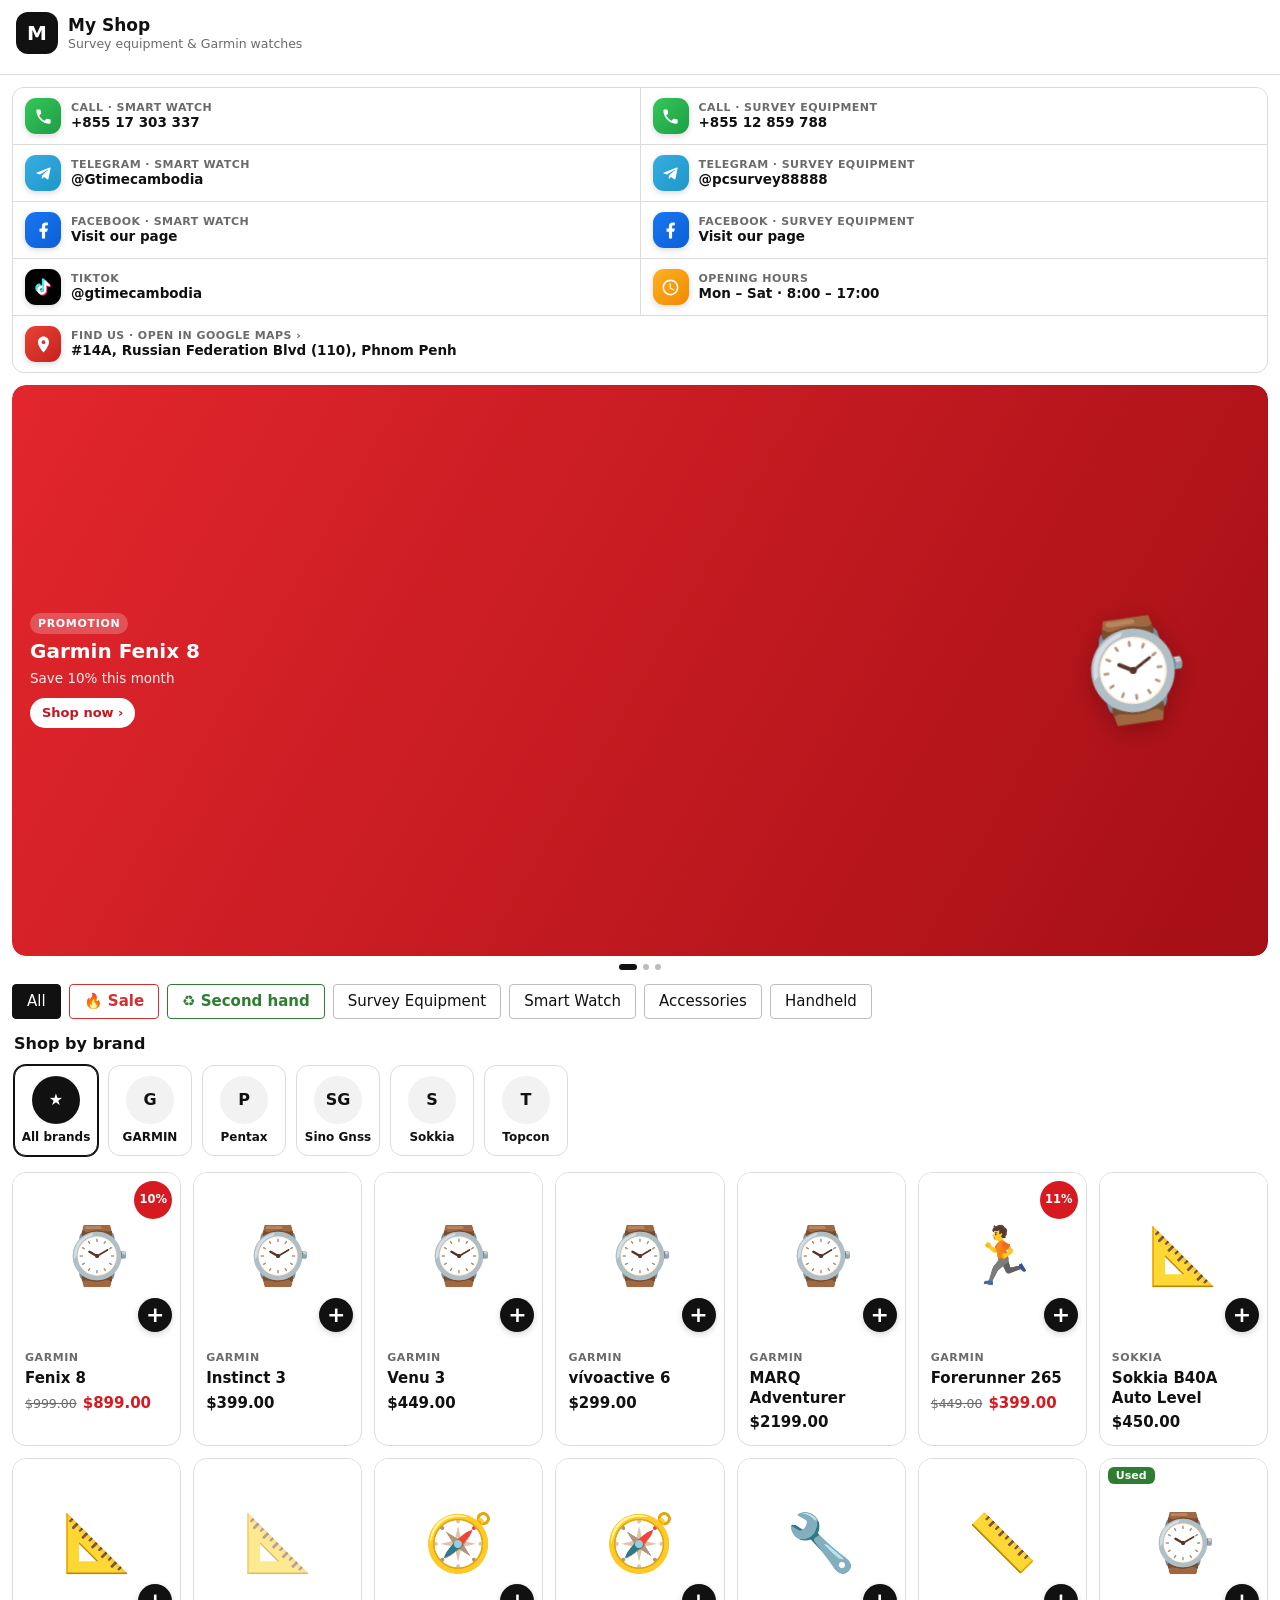
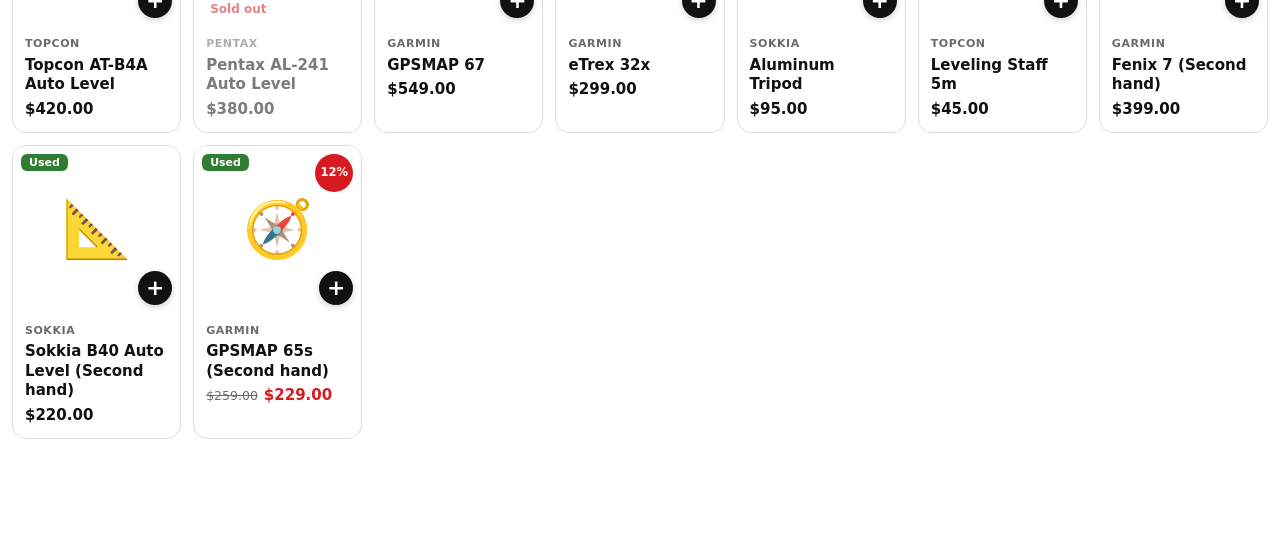
==== index.html @ 3dfcb1a1 "Brand-colored contact icons, Smart Watch Facebook page, real hours Co-Authored-By: Claude Opus 5.5 <" ====
<!doctype html>
<html lang="en">
<head>
<meta charset="utf-8">
<meta name="viewport" content="width=device-width,initial-scale=1,viewport-fit=cover">
<title>Shop</title>
<script src="https://telegram.org/js/telegram-web-app.js"></script>
<link rel="stylesheet" href="s1.css?v=5">
<link rel="stylesheet" href="s2.css?v=5">
<link rel="stylesheet" href="s3.css?v=5">
<link rel="stylesheet" href="s4.css?v=6">
<link rel="stylesheet" href="s5.css?v=7">
<link rel="stylesheet" href="s6.css?v=9">
<link rel="stylesheet" href="s7.css?v=13">
</head>
<body>
<header id="top">
  <h1 id="shopName">Shop</h1>
  <div class="chips" id="chips"></div>
</header>

<main>
  <section id="catalog">
    <div class="banners" id="banners" hidden></div>
    <div class="grid" id="grid"><div class="empty">Loading products…</div></div>
  </section>

  <section id="product" hidden></section>

  <section id="checkout" hidden>
    <h2 class="ctitle">Order summary</h2>
    <div class="section">
      <h3 class="sh">Total items <span id="itemCount"></span></h3>
      <div id="lines"></div>
      <button class="ghost" id="moreBtn" type="button">⊕ Add more items</button>
    </div>
    <form class="section" id="form" novalidate>
      <h3 class="sh">Customer details</h3>
      <label for="fName">Name *<input id="fName" autocomplete="name" required></label>
      <label for="fPhone">Phone number *<input id="fPhone" type="tel" autocomplete="tel" required></label>
      <label for="fEmail">Email (optional)<input id="fEmail" type="email" autocomplete="email"></label>
      <label for="fNote">Note / remark<textarea id="fNote" rows="2" maxlength="200"></textarea></label>
      <label for="fAddr">Address *<textarea id="fAddr" rows="2" autocomplete="street-address"></textarea></label>
      <div class="locrow"><span>Delivery location</span><button class="pill" id="locBtn" type="button">⊕ Add location</button></div>
      <div class="locset" id="locSet" hidden></div>
    </form>
    <div class="section"><h3 class="sh">Payment method</h3><div id="payList"></div></div>
    <div class="section"><h3 class="sh">Payment summary</h3><div id="sums"></div>
      <div class="grandrow"><span>Grand total</span><strong id="grand"></strong></div></div>
    <p class="err" id="formErr" role="alert" hidden></p>
  </section>
</main>

<div class="modal" id="locModal" hidden>
  <div class="sheet" role="dialog" aria-modal="true" aria-labelledby="locTitle">
    <div class="mhead"><strong id="locTitle">Location</strong><button class="mclose" id="locClose" type="button" aria-label="Close">✕</button></div>
    <div class="mbody">
      <div class="mlabel">Delivery address</div>
      <input id="locSearch" type="search" placeholder="🔍 Search a place or street" autocomplete="off" aria-label="Search a place">
      <ul class="results" id="locResults"></ul>
      <div id="map" class="map"></div>
      <div class="maprow"><span id="locCoords" class="coords">Tap the map to place the pin</span>
        <button class="pill" id="locMe" type="button">◎ Use my location</button></div>
      <div class="mlabel">Save as</div>
      <div class="optrow" id="locChips"></div>
      <input id="locLabel" maxlength="30" placeholder="Label (e.g. Home, Work, Mom's house)" aria-label="Custom label">
      <p class="err" id="locErr" hidden></p>
      <button class="fmain" id="locSave" type="button">Save</button>
    </div>
  </div>
</div>

<p class="note" id="outside" hidden>You're viewing the shop outside Telegram. Orders can only be placed from inside the bot.</p>
<div class="toast" id="toast" role="status" hidden></div>
<div class="fallbar" id="fallbar" hidden>
  <button class="fback" id="fallBack" type="button" aria-label="Back" hidden>‹</button>
  <button class="fmain" id="fallBtn" type="button"></button>
</div>

<script src="a1.js?v=15"></script>
<script src="a2.js?v=8"></script>
<script src="a3.js?v=6"></script>
<script src="a5.js?v=15"></script>
<script src="a6.js?v=5"></script>
<script src="a7.js?v=6"></script>
<script src="a8.js?v=9"></script>
<script src="a9.js?v=9"></script>
<script src="a10.js?v=15"></script>
<script src="c4.js?v=15"></script>
<script src="a11.js?v=16"></script>
</body>
</html>
---- s1.css ----
/* Base + catalog. Backgrounds and text follow the customer's Telegram theme; orange is the shop accent */
:root{
--bg:var(--tg-theme-bg-color,#ffffff);
--bg2:var(--tg-theme-secondary-bg-color,#f4f2ef);
--fg:var(--tg-theme-text-color,#1b1a18);
--muted:var(--tg-theme-hint-color,#8a847c);
--brandc:#ec8a14;
--brand-ink:#ffffff;
--sale:#c4542c;
--danger:var(--tg-theme-destructive-text-color,#d6453d);
--shadow:0 2px 10px rgba(0,0,0,.07);
}
*{box-sizing:border-box}
html,body{margin:0;background:var(--bg2);color:var(--fg);font:15px/1.4 system-ui,-apple-system,"Segoe UI",Roboto,sans-serif}
button,input,textarea,select{font:inherit;color:inherit}
button{cursor:pointer}
[hidden]{display:none!important}
:focus-visible{outline:2px solid var(--brandc);outline-offset:2px}
header{position:sticky;top:0;z-index:5;background:var(--bg);padding:12px 16px 10px;box-shadow:0 1px 0 color-mix(in srgb,var(--muted) 18%,transparent)}
h1{font-size:19px;margin:0 0 10px}
.titlebar{display:flex;align-items:center;gap:10px;margin-bottom:10px}
.titlebar h1{flex:1;min-width:0;margin:0;white-space:nowrap;overflow:hidden;text-overflow:ellipsis}
#brandSel{flex:none;max-width:45%;padding:6px 10px;font-size:13.5px;border-radius:999px;border:1px solid color-mix(in srgb,var(--muted) 35%,transparent);background:var(--bg2)}
.chips{display:flex;gap:8px;overflow-x:auto;scrollbar-width:none}
.chip{flex:none;border:0;border-radius:999px;padding:6px 14px;background:var(--bg2);font-weight:500}
.chip[aria-pressed="true"]{background:var(--brandc);color:var(--brand-ink)}
.chips.sub{margin-top:8px}
.chips.sub .chip{padding:4px 12px;font-size:13.5px}
.chips.sub .chip[aria-pressed="true"]{background:color-mix(in srgb,var(--brandc) 16%,var(--bg));color:var(--brandc)}
main{padding:12px 12px 110px}
.grid{display:grid;grid-template-columns:repeat(auto-fill,minmax(155px,1fr));gap:12px}
.card{background:var(--bg);border-radius:14px;overflow:hidden;box-shadow:var(--shadow);cursor:pointer;display:flex;flex-direction:column;-webkit-tap-highlight-color:transparent;transition:transform .1s}
.card:active{transform:scale(.98)}
.card.picked{box-shadow:0 0 0 2px var(--brandc),var(--shadow)}
.card.out .pic,.card.out .info{opacity:.55}
.pic{position:relative;aspect-ratio:1;display:grid;place-items:center;font-size:56px;line-height:1;background:color-mix(in srgb,var(--bg2) 70%,var(--bg))}
.pic.has-img img{width:100%;height:100%;object-fit:contain;padding:8px}
.off{position:absolute;top:8px;right:8px;width:38px;height:38px;border-radius:50%;display:grid;place-items:center;font-size:11.5px;font-weight:700;background:var(--sale);color:#fff}
.count{position:absolute;top:8px;left:8px;min-width:22px;height:22px;padding:0 6px;border-radius:11px;font-size:12.5px;font-weight:700;line-height:22px;text-align:center;background:var(--brandc);color:var(--brand-ink)}
.plus{position:absolute;right:8px;bottom:8px;width:34px;height:34px;border-radius:50%;border:0;background:var(--brandc);color:var(--brand-ink);font-size:22px;font-weight:600;line-height:1;display:grid;place-items:center;box-shadow:0 2px 6px rgba(0,0,0,.18)}
.soldtag{position:absolute;left:8px;bottom:8px;font-size:12px;font-weight:700;padding:3px 8px;border-radius:6px;background:var(--bg);color:var(--danger)}
.info{padding:10px 12px 12px;display:flex;flex-direction:column;gap:4px}
.brand{font-size:11px;font-weight:600;letter-spacing:.05em;text-transform:uppercase;color:var(--muted)}
.name{font-weight:600;color:var(--brandc);line-height:1.3}
.price{display:flex;align-items:baseline;gap:6px;flex-wrap:wrap;font-weight:700;font-variant-numeric:tabular-nums}
.price .was{font-size:12.5px;font-weight:500;color:var(--muted)}
.price:has(.was) .now{color:var(--sale)}
.empty{grid-column:1/-1;text-align:center;color:var(--muted);padding:40px 16px}
.note{font-size:13px;color:var(--muted);text-align:center;padding:8px 16px}
---- s2.css ----
/* Product page, order summary, bottom bar and toast */
.gallery{position:relative;margin:-12px -12px 0;background:var(--bg)}
.track{display:flex;overflow-x:auto;scroll-snap-type:x mandatory;scrollbar-width:none}
.track::-webkit-scrollbar{display:none}
.slide{flex:0 0 100%;scroll-snap-align:center;aspect-ratio:1/0.85;display:grid;place-items:center;font-size:110px;line-height:1}
.slide.has-img img{width:100%;height:100%;object-fit:contain;padding:16px}
.gallery .off{top:auto;bottom:14px;right:14px;width:44px;height:44px;font-size:13px}
.arrow{position:absolute;top:50%;transform:translateY(-50%);width:36px;height:36px;border:0;border-radius:50%;background:color-mix(in srgb,var(--bg) 85%,transparent);color:var(--brandc);font-size:28px;line-height:1;display:grid;place-items:center}
.arrow.prev{left:8px}
.arrow.next{right:8px}
.counter{position:absolute;left:14px;bottom:14px;font-size:12.5px;font-weight:600;padding:3px 9px;border-radius:4px;background:var(--brandc);color:var(--brand-ink);font-variant-numeric:tabular-nums}
.pinfo{position:relative;background:var(--bg);border-radius:14px;box-shadow:var(--shadow);padding:16px;margin:-6px 4px 0;display:flex;flex-direction:column;gap:8px}
.pname{margin:0;font-size:19px;color:var(--brandc);text-wrap:balance}
.pbox{align-self:flex-start;padding:6px 12px;border-radius:8px;box-shadow:0 1px 6px rgba(0,0,0,.08);font-size:17px}
.pdesc{margin:4px 0 0;color:var(--fg);opacity:.85;line-height:1.5}
.opt{border-bottom:1px solid color-mix(in srgb,var(--muted) 18%,transparent);padding:10px 0}
.optlabel{font-size:13px;color:var(--muted);margin-bottom:8px}
.optrow{display:flex;flex-wrap:wrap;gap:8px}
.ochip{min-width:40px;padding:6px 12px;border-radius:999px;border:1px solid color-mix(in srgb,var(--muted) 40%,transparent);background:var(--bg);font-size:13.5px;font-weight:500}
.ochip[aria-pressed="true"]{border-color:var(--brandc);background:var(--brandc);color:var(--brand-ink)}
.sold{font-size:13.5px;color:var(--danger);font-weight:600}
.err{color:var(--danger);font-size:13px;margin:0}
.relhead{text-align:center;color:var(--brandc);font-size:17px;margin:22px 0 12px}
.back{border:0;background:transparent;color:var(--brandc);padding:0;font-weight:600;margin-bottom:10px}
.section{background:var(--bg);border-radius:14px;padding:14px;margin-bottom:12px;box-shadow:var(--shadow)}
.section h2{font-size:13px;text-transform:uppercase;letter-spacing:.05em;color:var(--muted);margin:0 0 10px}
.line{display:flex;gap:10px;align-items:center;padding:8px 0;border-bottom:1px solid color-mix(in srgb,var(--muted) 14%,transparent)}
.line .e{flex:none;width:52px;height:52px;border-radius:10px;background:var(--bg2);display:grid;place-items:center;font-size:26px;overflow:hidden}
.line .e img{width:100%;height:100%;object-fit:cover}
.line .t{flex:1;min-width:0;display:flex;flex-direction:column}
.line .t small{color:var(--muted)}
.lr{display:flex;flex-direction:column;align-items:flex-end;gap:4px;font-variant-numeric:tabular-nums}
.qty{display:flex;align-items:center;gap:2px;background:var(--bg2);border-radius:999px}
.qty button{border:0;background:transparent;width:30px;height:28px;font-size:18px;font-weight:600;color:var(--brandc)}
.qty span{min-width:18px;text-align:center;font-weight:700}
.sum{display:flex;justify-content:space-between;padding:4px 0;font-variant-numeric:tabular-nums}
.sum.total{font-weight:700;font-size:17px;border-top:1px solid color-mix(in srgb,var(--muted) 25%,transparent);margin-top:6px;padding-top:10px}
label{display:grid;gap:4px;font-size:13px;color:var(--muted);margin-bottom:10px}
input,textarea,select{border:1px solid color-mix(in srgb,var(--muted) 35%,transparent);background:var(--bg2);border-radius:10px;padding:10px 12px;outline:none;font-size:15px}
input:focus,textarea:focus,select:focus{border-color:var(--brandc)}
.fallbar{position:fixed;left:0;right:0;bottom:0;z-index:6;display:flex;gap:10px;padding:10px 16px calc(10px + env(safe-area-inset-bottom,0px));background:var(--bg);box-shadow:0 -1px 0 color-mix(in srgb,var(--muted) 18%,transparent)}
.fback{flex:none;width:46px;height:46px;border-radius:50%;border:1.5px solid var(--brandc);background:transparent;color:var(--brandc);font-size:24px;line-height:1}
.fmain{flex:1;border:0;border-radius:999px;padding:0 20px;min-height:46px;background:var(--brandc);color:var(--brand-ink);font-weight:700;font-size:15.5px}
.toast{position:fixed;left:50%;bottom:calc(76px + env(safe-area-inset-bottom,0px));transform:translateX(-50%);z-index:7;max-width:calc(100% - 32px);padding:10px 16px;border-radius:999px;background:var(--fg);color:var(--bg);font-size:14px;font-weight:600;box-shadow:0 4px 14px rgba(0,0,0,.2)}
.toast.act{cursor:pointer}
---- s3.css ----
/* Checkout page and the delivery-location popup */
.ctitle{text-align:center;font-size:20px;margin:4px 0 14px}
.sh{font-size:15px;margin:0 0 10px}
.sh span{color:var(--muted);font-weight:500}
.lname{font-weight:600}
.lr{flex-direction:column;align-items:flex-end;gap:6px}
.trash{border:0;background:color-mix(in srgb,var(--danger) 12%,transparent);color:var(--danger);width:28px;height:28px;border-radius:50%;font-size:13px;line-height:1}
.ghost{display:block;width:100%;margin-top:12px;padding:10px;border-radius:999px;border:1.5px solid var(--fg);background:transparent;font-weight:600}
textarea{resize:vertical}
.locrow{display:flex;align-items:center;gap:10px;font-size:13px;color:var(--muted)}
.pill{border:1.5px solid var(--brandc);background:transparent;color:var(--brandc);border-radius:999px;padding:5px 12px;font-size:13px;font-weight:600}
.locset{margin-top:8px;padding:8px 12px;border-radius:10px;background:color-mix(in srgb,var(--brandc) 12%,var(--bg));font-size:13.5px;font-variant-numeric:tabular-nums}
.paycard{display:flex;flex-wrap:wrap;align-items:flex-start;gap:10px;padding:12px;margin:0 0 8px;border-radius:12px;border:1.5px solid color-mix(in srgb,var(--muted) 30%,transparent);color:var(--fg);font-size:14px;cursor:pointer}
.paycard.on{border-color:var(--brandc);background:color-mix(in srgb,var(--brandc) 7%,var(--bg))}
.paycard input{margin:3px 0 0;accent-color:var(--brandc)}
.ptxt{flex:1;min-width:0;display:flex;flex-direction:column;gap:2px}
.ptxt small{color:var(--muted)}
.bank{flex-basis:100%;display:flex;align-items:center;gap:10px;padding:8px 10px 8px 12px;border-radius:999px;border:1px solid var(--brandc);background:var(--bg)}
.bankname{font-weight:700}
.banknum{flex:1;min-width:0;font-size:13px;color:var(--muted);overflow-wrap:anywhere;font-variant-numeric:tabular-nums}
.copy{border:0;border-radius:999px;padding:5px 12px;background:var(--brandc);color:var(--brand-ink);font-size:12.5px;font-weight:700}
.grandrow{display:flex;justify-content:space-between;align-items:baseline;margin-top:10px;padding-top:10px;border-top:1px solid color-mix(in srgb,var(--muted) 25%,transparent);font-weight:700;font-size:17px}
.grandrow strong{color:var(--brandc)}
#formErr{margin:0 4px 12px;padding:10px 12px;border-radius:10px;background:color-mix(in srgb,var(--danger) 10%,var(--bg))}
.modal{position:fixed;inset:0;z-index:20;background:rgba(0,0,0,.45);display:flex;align-items:center;justify-content:center;padding:16px}
.sheet{width:100%;max-width:440px;max-height:100%;overflow:auto;background:var(--bg);border-radius:14px;box-shadow:0 12px 40px rgba(0,0,0,.3)}
.mhead{display:flex;align-items:center;justify-content:space-between;padding:12px 14px;border-bottom:1px solid color-mix(in srgb,var(--muted) 18%,transparent)}
.mclose{width:28px;height:28px;border-radius:50%;border:1.5px solid var(--danger);background:transparent;color:var(--danger);font-size:13px;line-height:1}
.mbody{padding:12px 14px 14px;display:flex;flex-direction:column;gap:10px}
.mlabel{font-weight:600;font-size:14px}
.mbody input{width:100%}
.results{list-style:none;margin:-4px 0 0;padding:0;border-radius:10px;overflow:hidden;box-shadow:var(--shadow)}
.results:empty{display:none}
.results li{padding:9px 12px;font-size:13px;cursor:pointer;background:var(--bg);border-bottom:1px solid color-mix(in srgb,var(--muted) 14%,transparent)}
.results li.none{cursor:default;color:var(--muted)}
.map{height:240px;border-radius:10px;overflow:hidden;background:var(--bg2);z-index:0}
.maprow{display:flex;align-items:center;justify-content:space-between;gap:8px;flex-wrap:wrap}
.coords{font-size:12.5px;color:var(--muted);font-variant-numeric:tabular-nums}
.mpin{width:28px;height:28px;border-radius:50% 50% 50% 0;background:var(--brandc);transform:rotate(-45deg);box-shadow:0 2px 6px rgba(0,0,0,.35);border:3px solid #fff}
#locSave{width:100%}
---- s4.css ----
/* Promotion poster slider */
.banners{margin:0 0 14px}
.btrack{display:flex;gap:10px;overflow-x:auto;scroll-snap-type:x mandatory;scrollbar-width:none;border-radius:14px}
.btrack::-webkit-scrollbar{display:none}
.bslide{position:relative;flex:0 0 100%;scroll-snap-align:center;aspect-ratio:2.2/1;border:0;padding:0;border-radius:14px;overflow:hidden;background:var(--bg2);cursor:pointer;text-align:left;color:#fff}
.bslide img{display:block;width:100%;height:100%;object-fit:cover}
.btext{display:flex;flex-direction:column;justify-content:center;align-items:flex-start;gap:6px;padding:16px 40% 16px 18px;background:linear-gradient(120deg,var(--bc),color-mix(in srgb,var(--bc) 55%,#000))}
.btext strong{font-size:20px;line-height:1.15;text-wrap:balance}
.bsub{font-size:13.5px;opacity:.92;line-height:1.35}
.bbadge{font-size:11px;font-weight:700;letter-spacing:.06em;text-transform:uppercase;padding:3px 8px;border-radius:999px;background:rgba(255,255,255,.22)}
.bcta{margin-top:4px;font-size:13px;font-weight:700;padding:6px 12px;border-radius:999px;background:#fff;color:var(--bc)}
.bemoji{position:absolute;right:6%;top:50%;transform:translateY(-50%) rotate(-8deg);font-size:min(22vw,96px);line-height:1;filter:drop-shadow(0 6px 12px rgba(0,0,0,.25))}
.bdots{display:flex;justify-content:center;gap:6px;margin-top:8px}
.bdot{width:6px;height:6px;border-radius:3px;background:color-mix(in srgb,var(--muted) 45%,transparent);transition:width .2s}
.bdot.on{width:18px;background:var(--brandc)}
---- s5.css ----
/* Company header and contact panel */
.chead{display:flex;align-items:center;gap:10px;min-width:0;white-space:normal!important}
.clogo{flex:none;width:42px;height:42px;border-radius:12px;overflow:hidden;display:grid;place-items:center;background:var(--brandc);color:var(--brand-ink);font-size:20px;font-weight:800}
.clogo img{width:100%;height:100%;object-fit:cover;background:#fff}
.ctxt{display:flex;flex-direction:column;min-width:0;line-height:1.2}
.cname{font-size:17px;font-weight:800;white-space:nowrap;overflow:hidden;text-overflow:ellipsis}
.ctag{font-size:12.5px;font-weight:500;color:var(--muted);white-space:nowrap;overflow:hidden;text-overflow:ellipsis}
.cinfo{flex:none;width:24px;height:24px;border-radius:50%;border:1.5px solid var(--brandc);background:transparent;color:var(--brandc);font:italic 700 13px/1 Georgia,serif;display:grid;place-items:center}
.cinfo[aria-expanded="true"]{background:var(--brandc);color:var(--brand-ink)}
.cpanel{margin:0 0 10px;padding:4px 12px;border-radius:12px;background:var(--bg2)}
.crow{display:flex;align-items:center;gap:10px;padding:9px 0;font-size:14px;color:var(--fg);text-decoration:none;border-bottom:1px solid color-mix(in srgb,var(--muted) 16%,transparent)}
.crow:last-child{border-bottom:0}
.crow span:nth-child(2){flex:1;min-width:0;overflow-wrap:anywhere}
.cicon{flex:none;width:22px;text-align:center}
.cgo{color:var(--brandc);font-size:18px;line-height:1}
---- s6.css ----
/* Clean white theme: white background, black text and buttons, red for promotions and sale prices. */
:root{
--bg:#ffffff;
--bg2:#ffffff;
--fg:#111111;
--muted:#6b6b6b;
--brandc:#111111;
--brand-ink:#ffffff;
--sale:#d71920;
--danger:#d71920;
--line:#dcdcdc;
--shadow:none;
color-scheme:light;
}
html,body{background:#fff;color:var(--fg)}
header{background:#fff;border-bottom:1px solid var(--line);box-shadow:none}
.chip{background:#fff;color:var(--fg);border:1px solid #bdbdbd;border-radius:4px}
.chip[aria-pressed="true"]{background:#111;color:#fff;border-color:#111}
.chips.sub .chip[aria-pressed="true"]{background:#fff;color:#111;border:2px solid #111}
.card{background:#fff;border:1px solid var(--line);box-shadow:none}
.card.picked{border-color:#111;box-shadow:0 0 0 1px #111}
.pic{background:#fff}
.plus,.copy,.fmain,.count,.counter{background:#111;color:#fff}
.name,.pname,.relhead,.cname{color:#111}
.price .now,.grandrow strong{color:#111}
.price:has(.was) .now{color:var(--sale)}
.off{background:var(--sale);color:#fff}
.clogo{background:#111;color:#fff}
.cpanel,.section,.pinfo,.sheet{background:#fff;border:1px solid var(--line)}
.btext{background:linear-gradient(120deg,#e3262d,#a50f15)!important;color:#fff;border:0}
.btext strong{color:#fff}
.bbadge{background:rgba(255,255,255,.22);color:#fff}
.bcta{background:#fff;color:#c4161c!important}
.ghost{border-color:#111;color:#111}
.toast{background:#111;color:#fff}
.fallbar{background:#fff;border-top:1px solid var(--line);box-shadow:none}
input,textarea,select{background:#fff;color:#111;border:1px solid #bdbdbd}
.paycard.on{background:#fff;border-color:#111;box-shadow:0 0 0 1px #111}
---- s7.css ----
/* Contact card (always shown) and "Shop by brand" tiles */
#brandSel{display:none}
.kcard{display:grid;grid-template-columns:1fr 1fr;gap:1px;margin:0 0 12px;border:1px solid #dcdcdc;border-radius:12px;overflow:hidden;background:#dcdcdc}
.kitem{display:flex;align-items:center;gap:10px;padding:10px 12px;background:#fff;color:#111;text-decoration:none;min-width:0}
.kitem.wide{grid-column:1/-1}
a.kitem:active{background:#f3f3f3}
.kicon{flex:none;width:36px;height:36px;border-radius:11px;display:grid;place-items:center;background:#111;color:#fff;box-shadow:0 2px 6px rgba(0,0,0,.15)}
.ktxt{display:flex;flex-direction:column;min-width:0;line-height:1.25}
.klabel{font-size:11px;font-weight:600;letter-spacing:.04em;text-transform:uppercase;color:#6b6b6b}
.kval{font-size:13.5px;font-weight:600;overflow-wrap:anywhere}
.brandsec{margin:4px 0 14px}
.bhead{font-size:16px;font-weight:800;margin:0 2px 8px;color:#111}
.brow{display:flex;gap:10px;overflow-x:auto;scrollbar-width:none;padding:2px}
.brow::-webkit-scrollbar{display:none}
.btile{flex:none;width:84px;display:flex;flex-direction:column;align-items:center;gap:6px;padding:10px 6px;border:1px solid #dcdcdc;border-radius:12px;background:#fff;color:#111;font:inherit}
.btile[aria-pressed="true"]{border-color:#111;box-shadow:0 0 0 1px #111}
.blogo{width:48px;height:48px;border-radius:50%;overflow:hidden;display:grid;place-items:center;background:#f2f2f2;color:#111;font-weight:800;font-size:16px}
.btile[aria-pressed="true"] .blogo{background:#111;color:#fff}
.blogo img{width:100%;height:100%;object-fit:contain;background:#fff}
.bname{font-size:12px;font-weight:600;line-height:1.2;text-align:center;display:-webkit-box;-webkit-line-clamp:2;-webkit-box-orient:vertical;overflow:hidden}
@media (max-width:360px){.kcard{grid-template-columns:1fr}}

.chip.sale{color:#d32f2f;border-color:#d32f2f;font-weight:700}
.chip.sale[aria-pressed="true"]{background:#d32f2f;color:#fff;border-color:#d32f2f}
.chip.used{color:#2e7d32;border-color:#2e7d32;font-weight:700}
.chip.used[aria-pressed="true"]{background:#2e7d32;color:#fff;border-color:#2e7d32}
.usedtag{position:absolute;top:8px;left:8px;font-size:11px;font-weight:700;padding:3px 8px;border-radius:6px;background:#2e7d32;color:#fff}
.pcond{display:inline-block;margin:8px 0 2px;padding:4px 10px;border-radius:6px;background:#e8f5e9;color:#2e7d32;font-size:13px;font-weight:600}
.ki-phone{background:linear-gradient(135deg,#34c759,#1f9d45)}
.ki-tg{background:linear-gradient(135deg,#37aee2,#1e96c8)}
.ki-fb{background:linear-gradient(135deg,#1877f2,#0b5fd6)}
.ki-tiktok{background:#000}.ki-tiktok svg{filter:drop-shadow(-1.2px -1.2px 0 #25f4ee) drop-shadow(1.2px 1.2px 0 #fe2c55)}
.ki-clock{background:linear-gradient(135deg,#ffb020,#f08a00)}
.ki-pin{background:linear-gradient(135deg,#ea4335,#c5221f)}
.ki-info{background:linear-gradient(135deg,#8e8e93,#636366)}
.kval{overflow-wrap:normal;word-break:break-word}
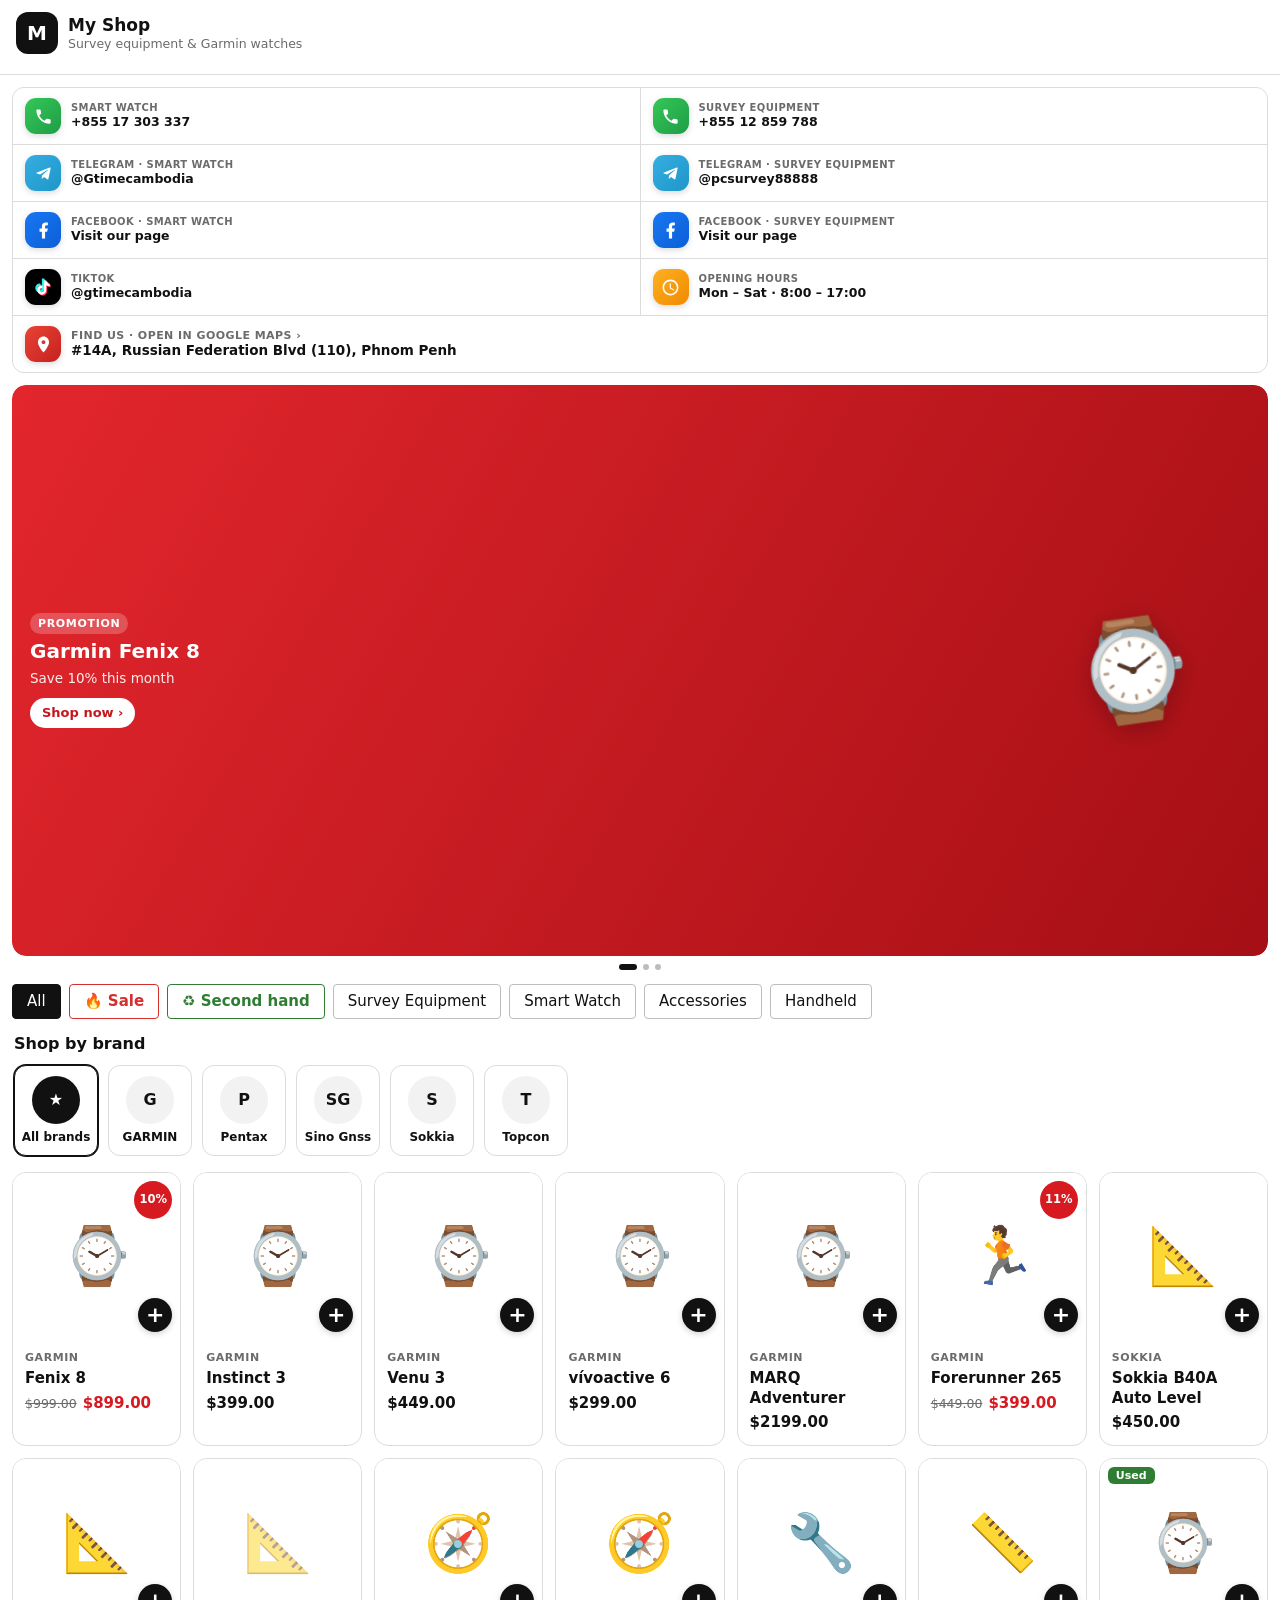
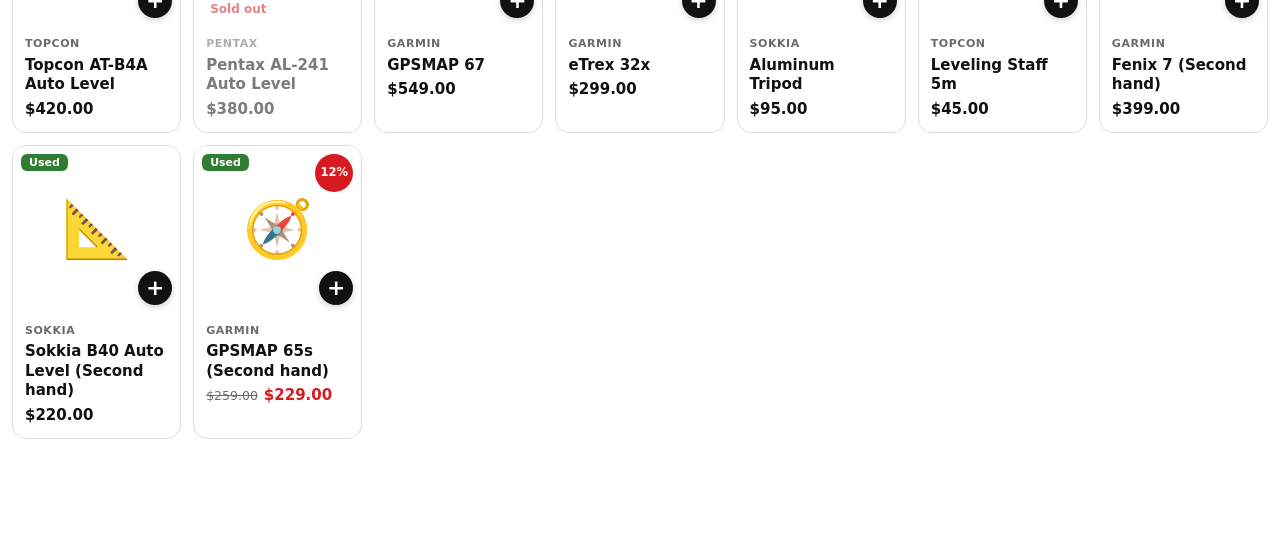
==== commit f8bc8737: "Fit contact usernames on one line Co-Authored-By: Claude Opus 5.5 <noreply@anthropic.com> Claude-Ses" ====
--- a/index.html
+++ b/index.html
@@ -11,7 +11,7 @@
 <link rel="stylesheet" href="s4.css?v=6">
 <link rel="stylesheet" href="s5.css?v=7">
 <link rel="stylesheet" href="s6.css?v=9">
-<link rel="stylesheet" href="s7.css?v=13">
+<link rel="stylesheet" href="s7.css?v=14">
 </head>
 <body>
 <header id="top">
@@ -85,7 +85,7 @@
 <script src="a7.js?v=6"></script>
 <script src="a8.js?v=9"></script>
 <script src="a9.js?v=9"></script>
-<script src="a10.js?v=15"></script>
+<script src="a10.js?v=16"></script>
 <script src="c4.js?v=15"></script>
 <script src="a11.js?v=16"></script>
 </body>
--- a/s7.css
+++ b/s7.css
@@ -34,3 +34,5 @@
 .ki-pin{background:linear-gradient(135deg,#ea4335,#c5221f)}
 .ki-info{background:linear-gradient(135deg,#8e8e93,#636366)}
 .kval{overflow-wrap:normal;word-break:break-word}
+.kitem:not(.wide) .kval{font-size:12.5px}
+.kitem:not(.wide) .klabel{font-size:10px}
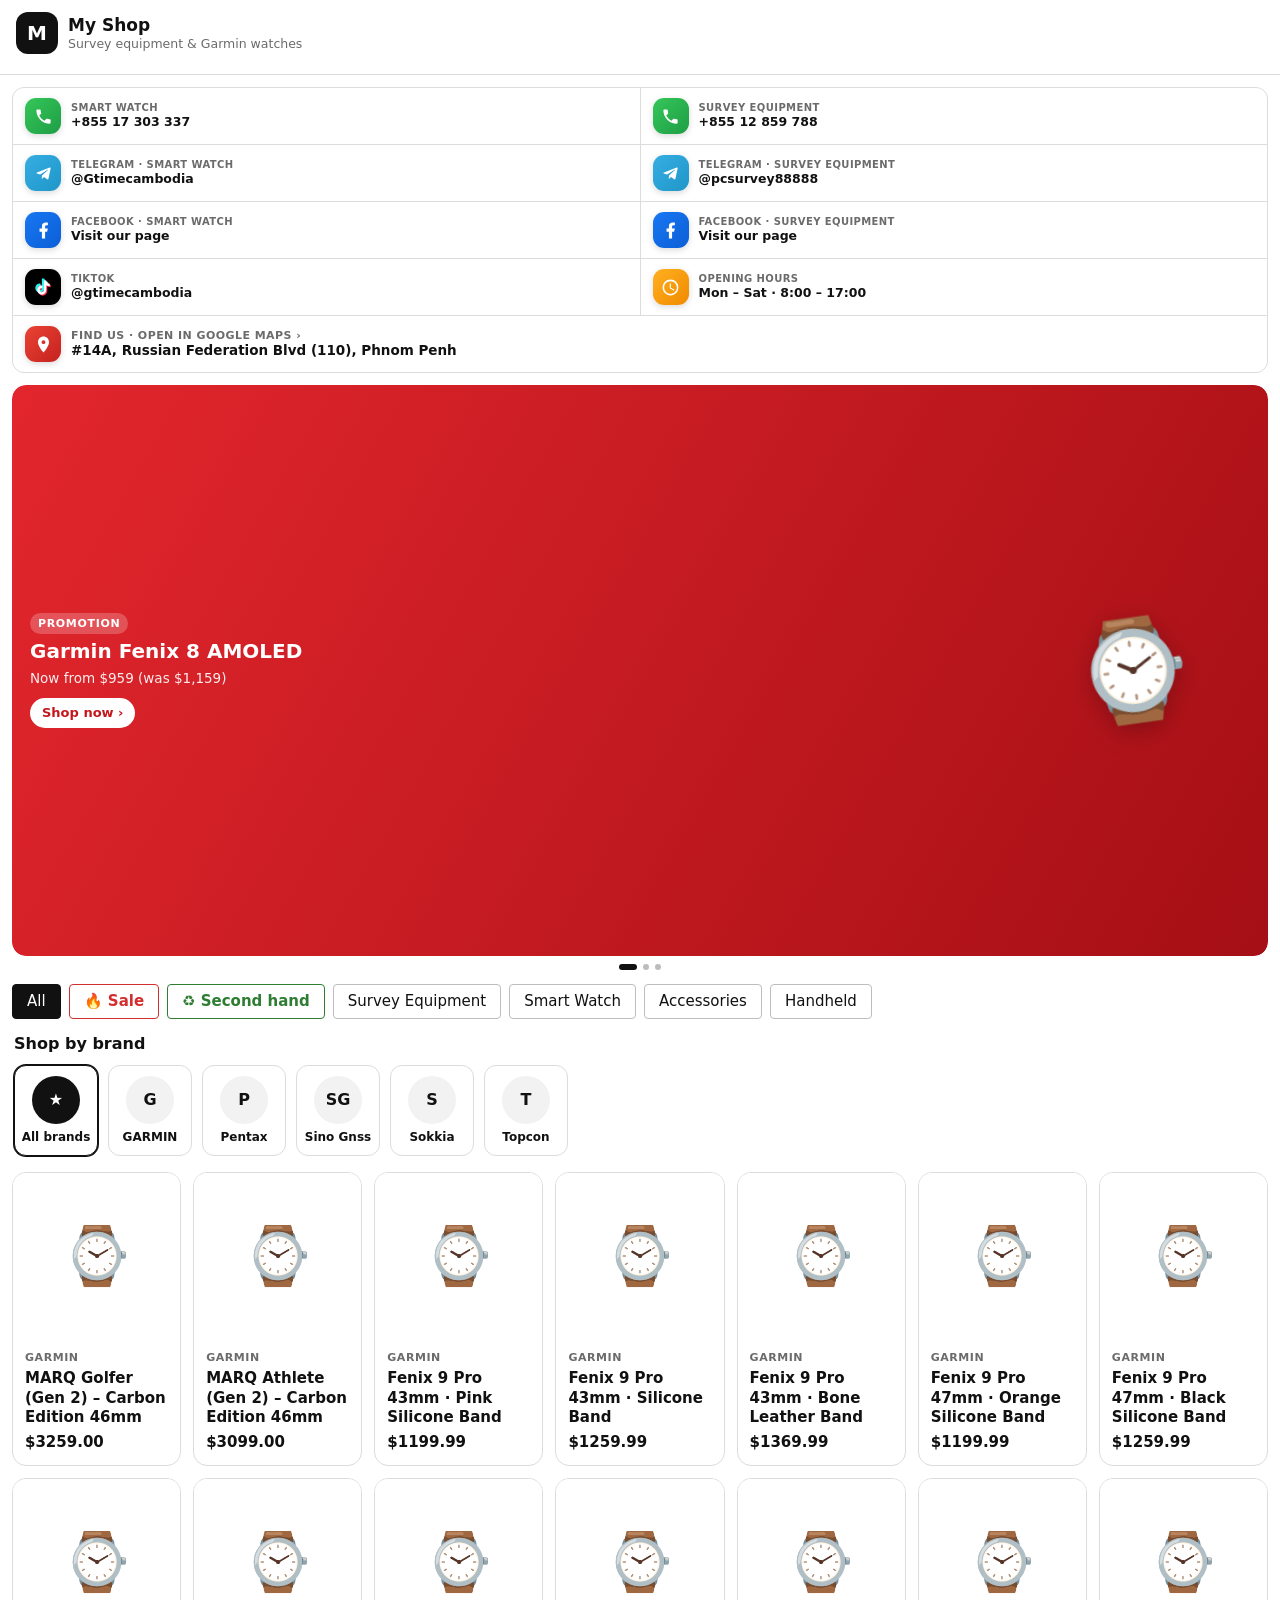
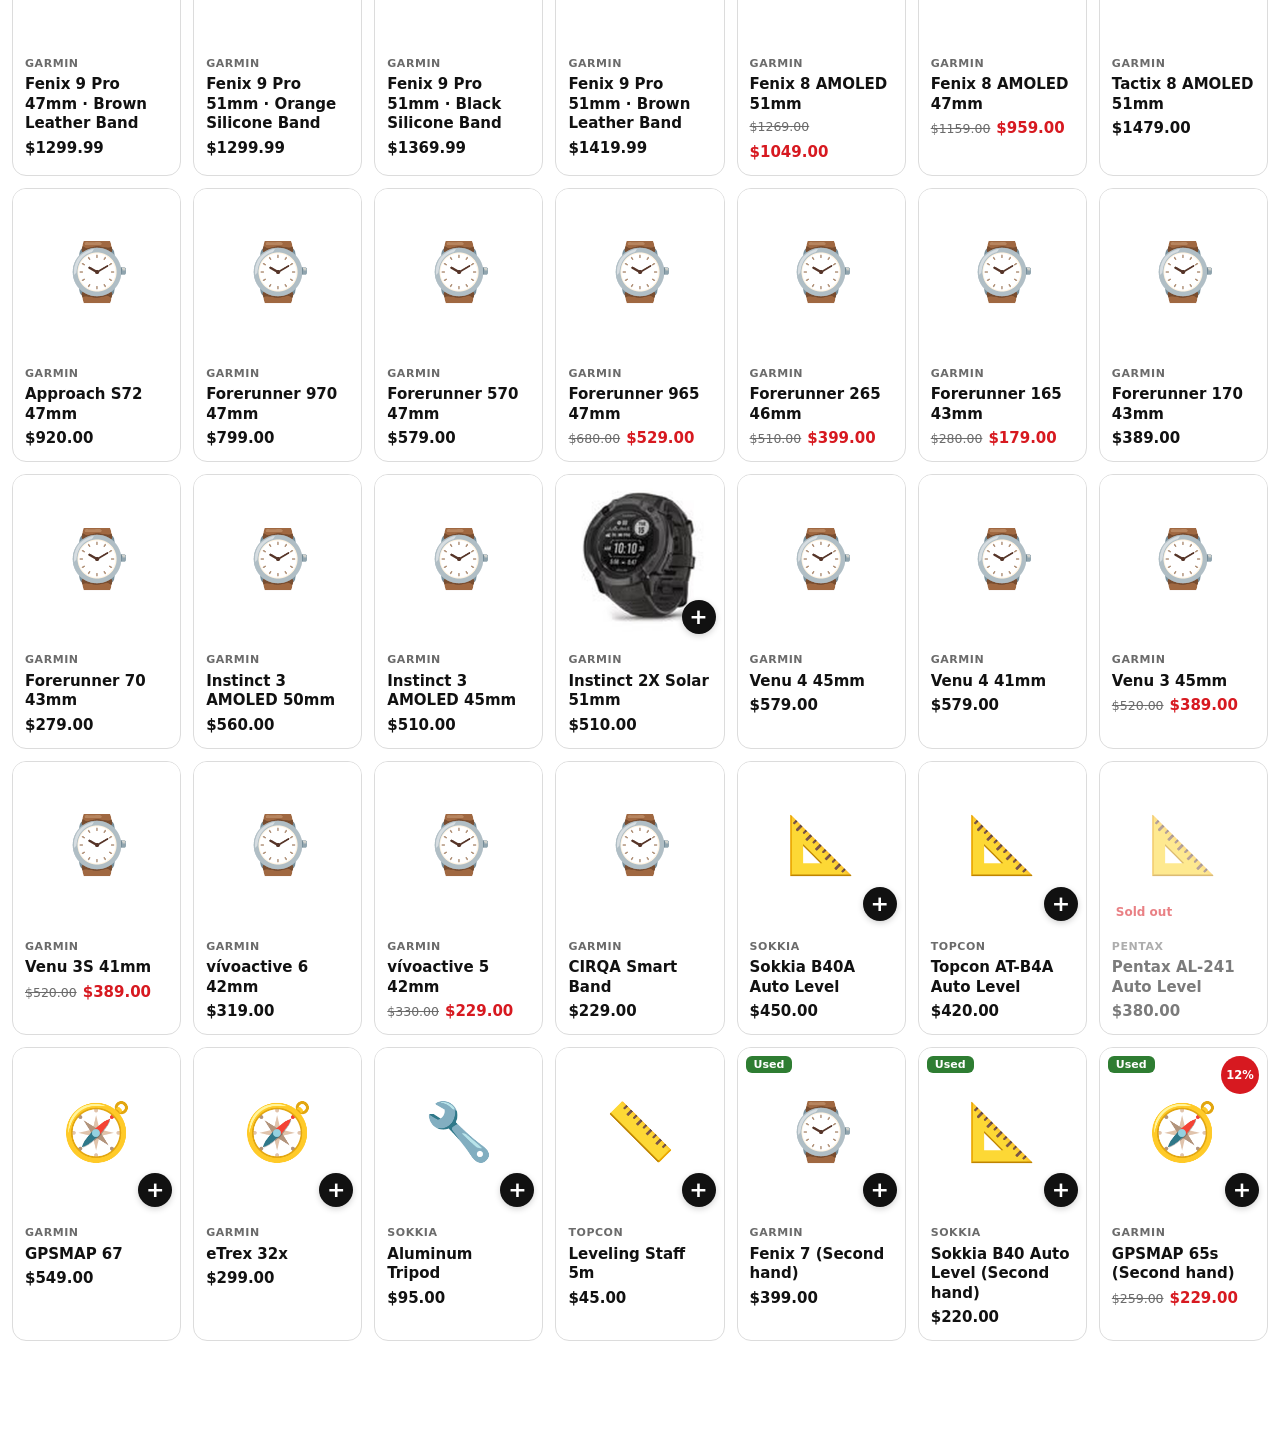
==== commit 93102a2c: "Use Garmin Malaysia part numbers and photos for all watches Each color/size now carries its Garmin p" ====
--- a/index.html
+++ b/index.html
@@ -11,7 +11,7 @@
 <link rel="stylesheet" href="s4.css?v=6">
 <link rel="stylesheet" href="s5.css?v=7">
 <link rel="stylesheet" href="s6.css?v=9">
-<link rel="stylesheet" href="s7.css?v=14">
+<link rel="stylesheet" href="s7.css?v=15">
 </head>
 <body>
 <header id="top">
@@ -77,10 +77,10 @@
   <button class="fmain" id="fallBtn" type="button"></button>
 </div>
 
-<script src="a1.js?v=15"></script>
+<script src="a1.js?v=16"></script>
 <script src="a2.js?v=8"></script>
-<script src="a3.js?v=6"></script>
-<script src="a5.js?v=15"></script>
+<script src="a3.js?v=7"></script>
+<script src="a5.js?v=16"></script>
 <script src="a6.js?v=5"></script>
 <script src="a7.js?v=6"></script>
 <script src="a8.js?v=9"></script>
--- a/s7.css
+++ b/s7.css
@@ -36,3 +36,4 @@
 .kval{overflow-wrap:normal;word-break:break-word}
 .kitem:not(.wide) .kval{font-size:12.5px}
 .kitem:not(.wide) .klabel{font-size:10px}
+.psku{margin:10px 0 2px;font-size:12.5px;color:#6b6b6b;font-variant-numeric:tabular-nums}
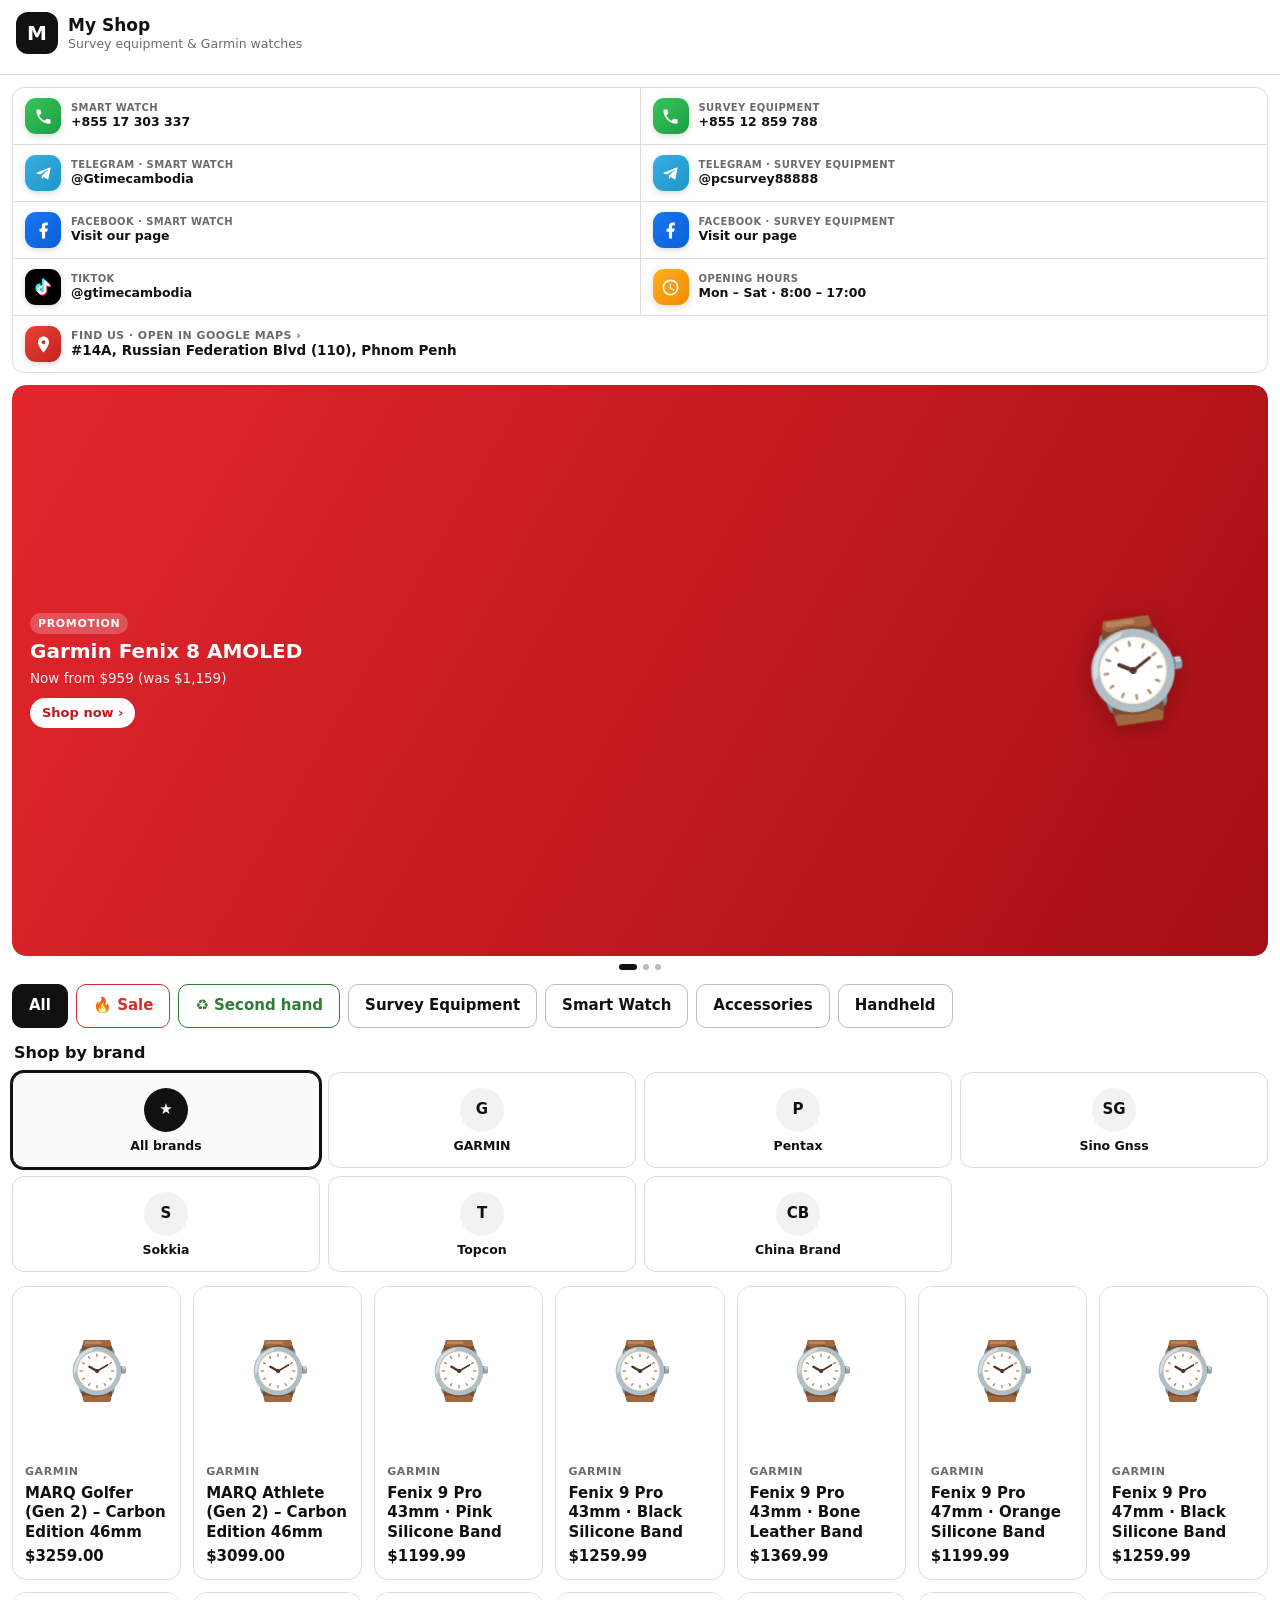
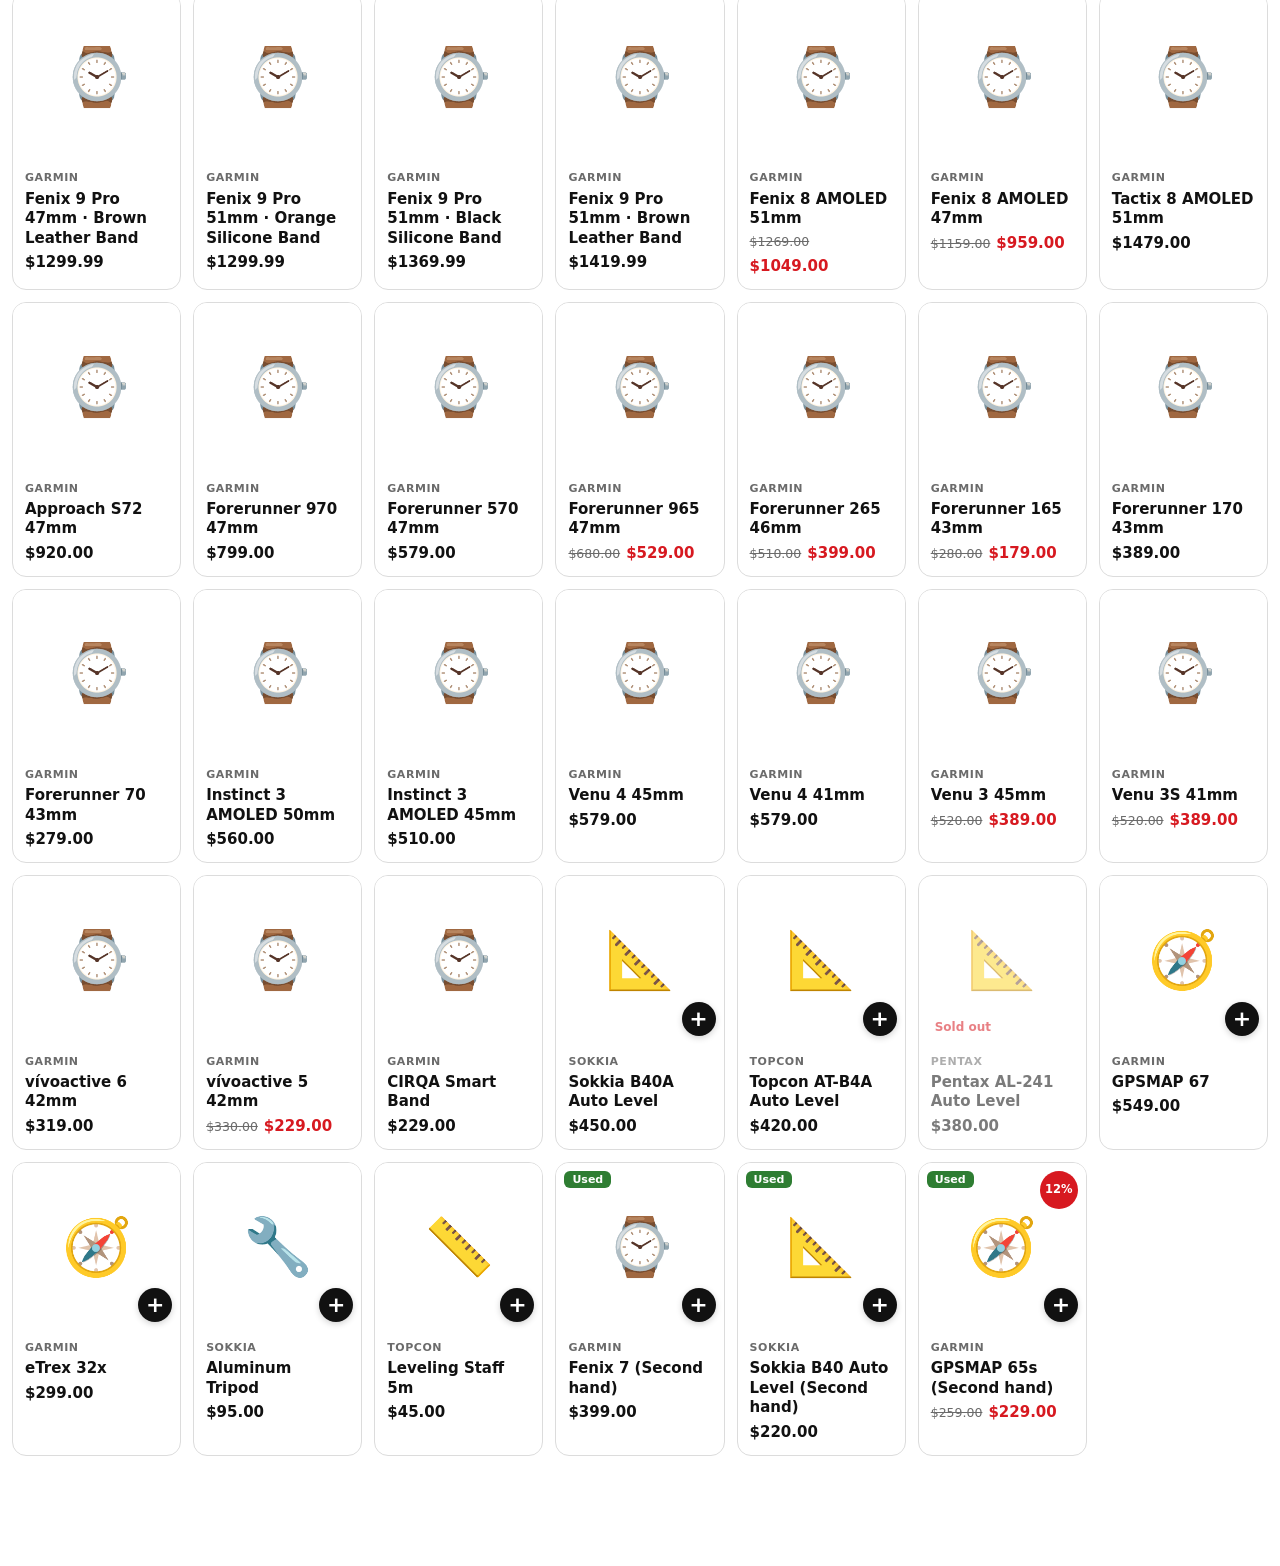
==== commit e80bd3fe: "Bigger tap targets for categories and brands, add China Brand Co-Authored-By: Claude Opus 5.5 <norep" ====
--- a/index.html
+++ b/index.html
@@ -11,7 +11,7 @@
 <link rel="stylesheet" href="s4.css?v=6">
 <link rel="stylesheet" href="s5.css?v=7">
 <link rel="stylesheet" href="s6.css?v=9">
-<link rel="stylesheet" href="s7.css?v=15">
+<link rel="stylesheet" href="s7.css?v=16">
 </head>
 <body>
 <header id="top">
--- a/s7.css
+++ b/s7.css
@@ -37,3 +37,13 @@
 .kitem:not(.wide) .kval{font-size:12.5px}
 .kitem:not(.wide) .klabel{font-size:10px}
 .psku{margin:10px 0 2px;font-size:12.5px;color:#6b6b6b;font-variant-numeric:tabular-nums}
+/* Easy-to-tap categories and brands */
+#chips,#subchips{flex-wrap:wrap;overflow:visible;gap:8px}
+.chip{min-height:44px;padding:10px 16px;font-size:15px;font-weight:600;border-radius:10px;display:inline-flex;align-items:center;gap:4px;touch-action:manipulation;transition:transform .08s}
+.chips.sub .chip{min-height:40px;padding:8px 14px;font-size:14px}
+.chip:active,.btile:active{transform:scale(.96)}
+.brow{display:grid;grid-template-columns:repeat(4,1fr);gap:8px;overflow:visible;padding:0}
+.btile{width:auto;min-height:96px;padding:12px 4px;justify-content:center;touch-action:manipulation;transition:transform .08s}
+.btile[aria-pressed="true"]{border-color:#111;box-shadow:0 0 0 2px #111;background:#fafafa}
+.blogo{width:44px;height:44px;font-size:15px}
+.bname{font-size:12.5px}
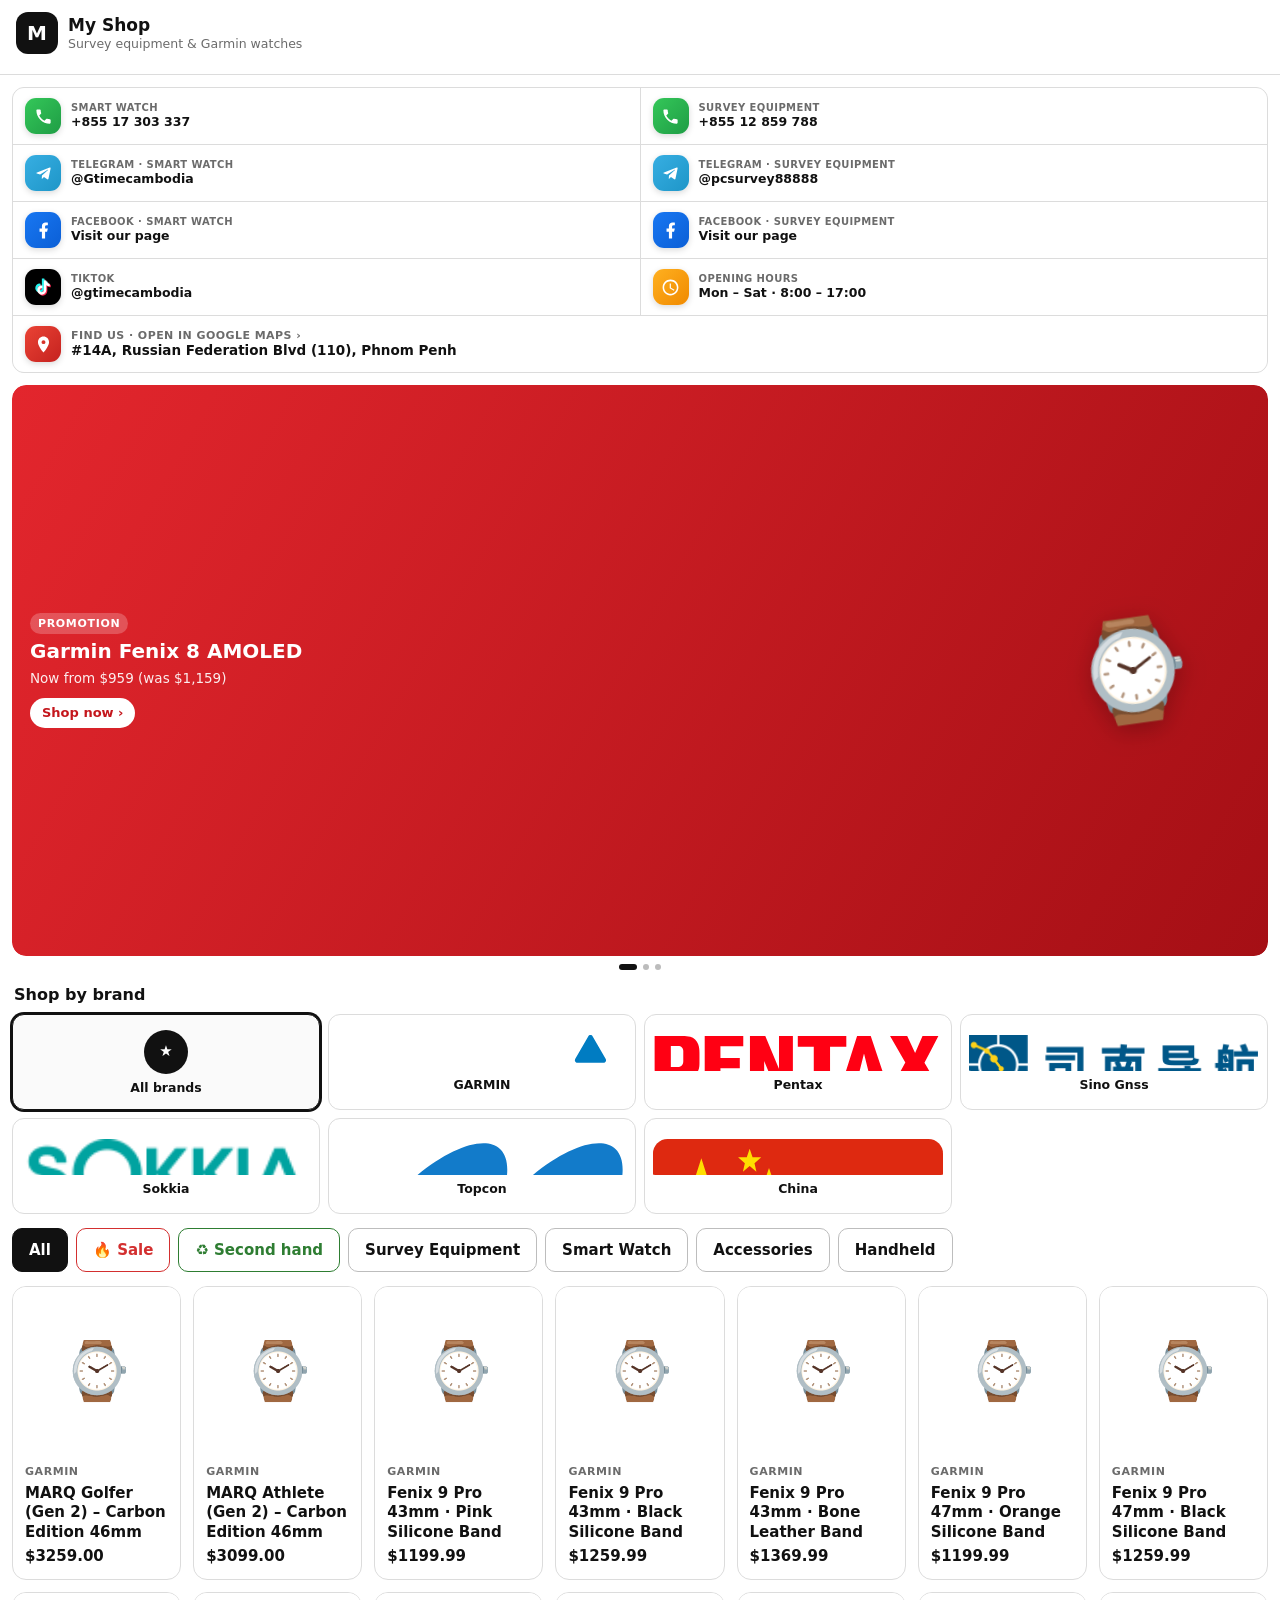
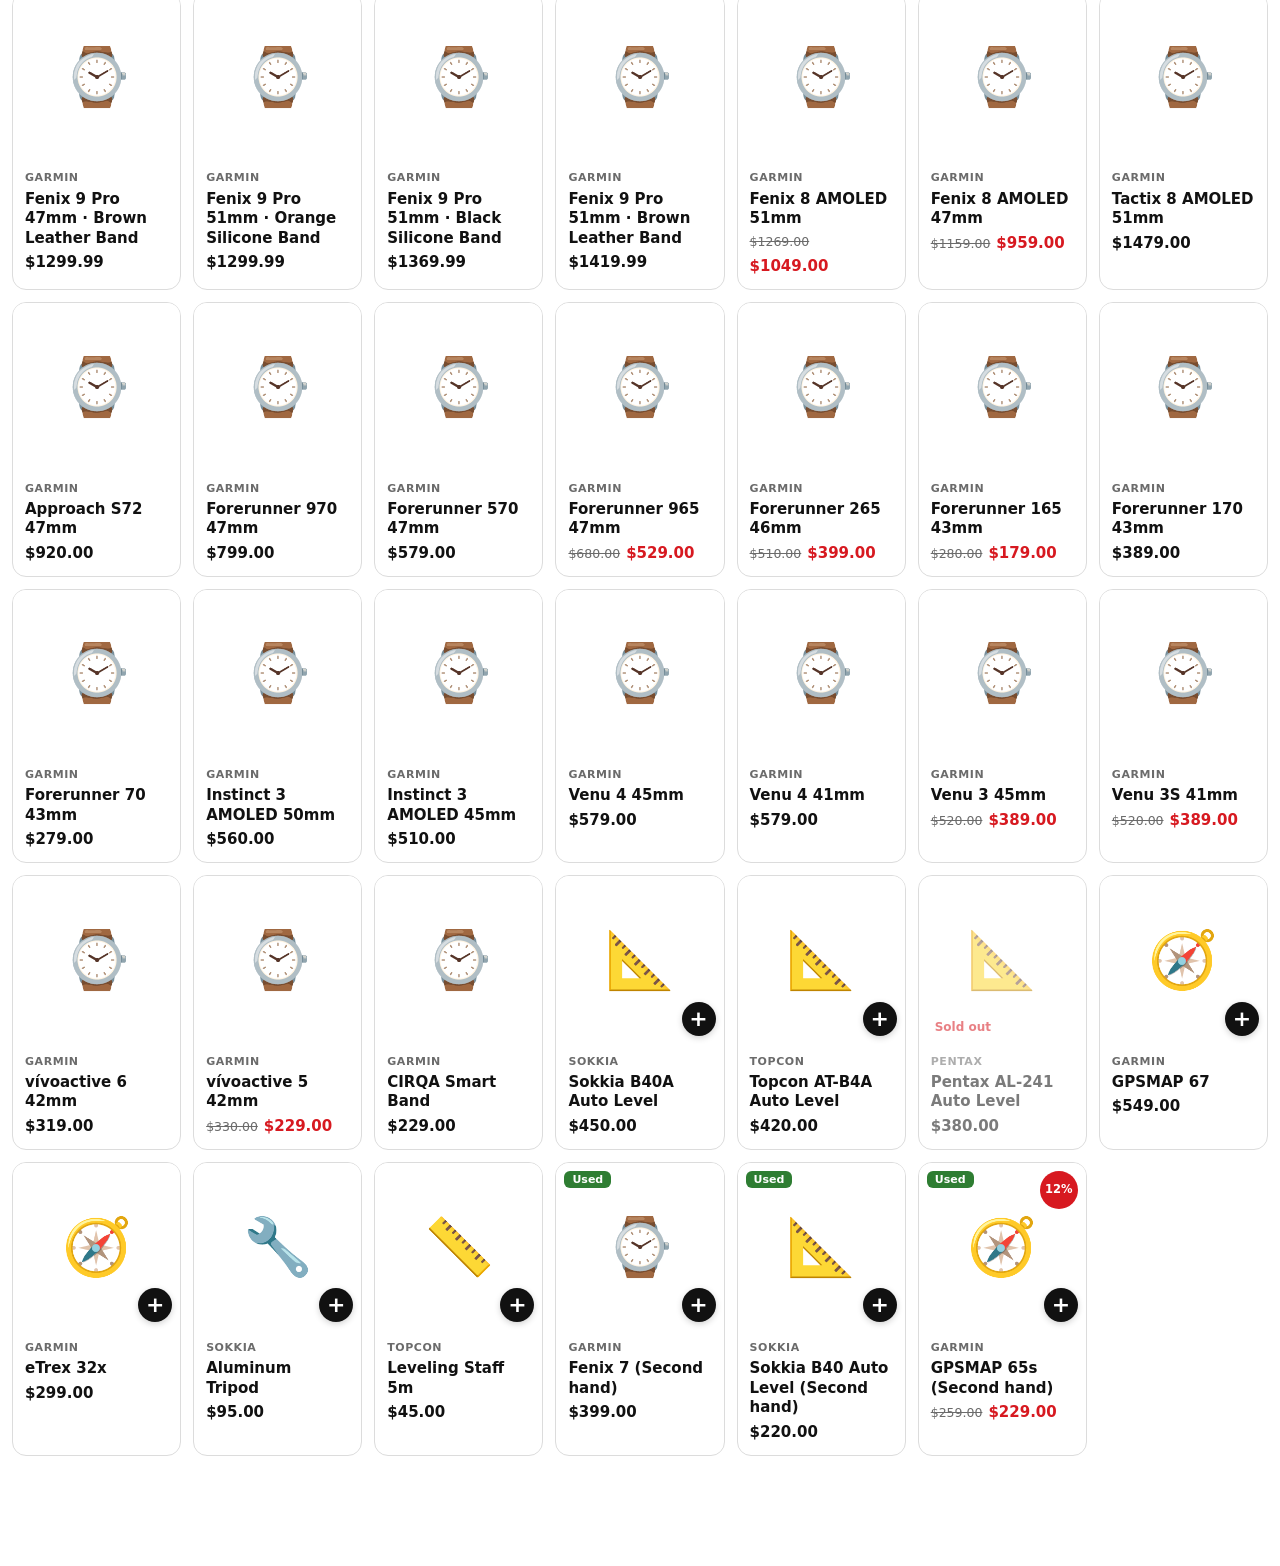
==== commit 8bf3e925: "Picture tiles for subcategories, brand logos, brands below poster Subcategories show as tiles with a" ====
--- a/index.html
+++ b/index.html
@@ -11,7 +11,7 @@
 <link rel="stylesheet" href="s4.css?v=6">
 <link rel="stylesheet" href="s5.css?v=7">
 <link rel="stylesheet" href="s6.css?v=9">
-<link rel="stylesheet" href="s7.css?v=16">
+<link rel="stylesheet" href="s7.css?v=17">
 </head>
 <body>
 <header id="top">
@@ -78,14 +78,14 @@
 </div>
 
 <script src="a1.js?v=16"></script>
-<script src="a2.js?v=8"></script>
+<script src="a2.js?v=9"></script>
 <script src="a3.js?v=7"></script>
 <script src="a5.js?v=16"></script>
 <script src="a6.js?v=5"></script>
 <script src="a7.js?v=6"></script>
 <script src="a8.js?v=9"></script>
 <script src="a9.js?v=9"></script>
-<script src="a10.js?v=16"></script>
+<script src="a10.js?v=17"></script>
 <script src="c4.js?v=15"></script>
 <script src="a11.js?v=16"></script>
 </body>
--- a/s7.css
+++ b/s7.css
@@ -47,3 +47,18 @@
 .btile[aria-pressed="true"]{border-color:#111;box-shadow:0 0 0 2px #111;background:#fafafa}
 .blogo{width:44px;height:44px;font-size:15px}
 .bname{font-size:12.5px}
+/* Subcategory picture tiles */
+.subtiles{display:grid;grid-template-columns:repeat(3,1fr);gap:8px;margin-top:10px}
+.subtiles[hidden]{display:none}
+.stile{display:flex;flex-direction:column;align-items:center;gap:4px;padding:8px 4px 10px;border:1px solid #dcdcdc;border-radius:12px;background:#fff;color:#111;font:inherit;min-height:112px;touch-action:manipulation;transition:transform .08s}
+.stile:active{transform:scale(.96)}
+.stile[aria-pressed="true"]{border-color:#111;box-shadow:0 0 0 2px #111;background:#fafafa}
+.spic{width:56px;height:56px;display:grid;place-items:center;font-size:26px;color:#111}
+.spic img{width:100%;height:100%;object-fit:contain}
+.sname{font-size:12.5px;font-weight:700;line-height:1.2;text-align:center}
+.scount{font-size:11px;color:#6b6b6b}
+/* Brand logos */
+.blogo.haslogo{width:100%;height:38px;border-radius:6px;background:#fff;padding:2px 4px}
+.btile[aria-pressed="true"] .blogo.haslogo{background:#fff}
+.blogo.haslogo img{object-fit:contain}
+.brandsec{margin:4px 0 14px}
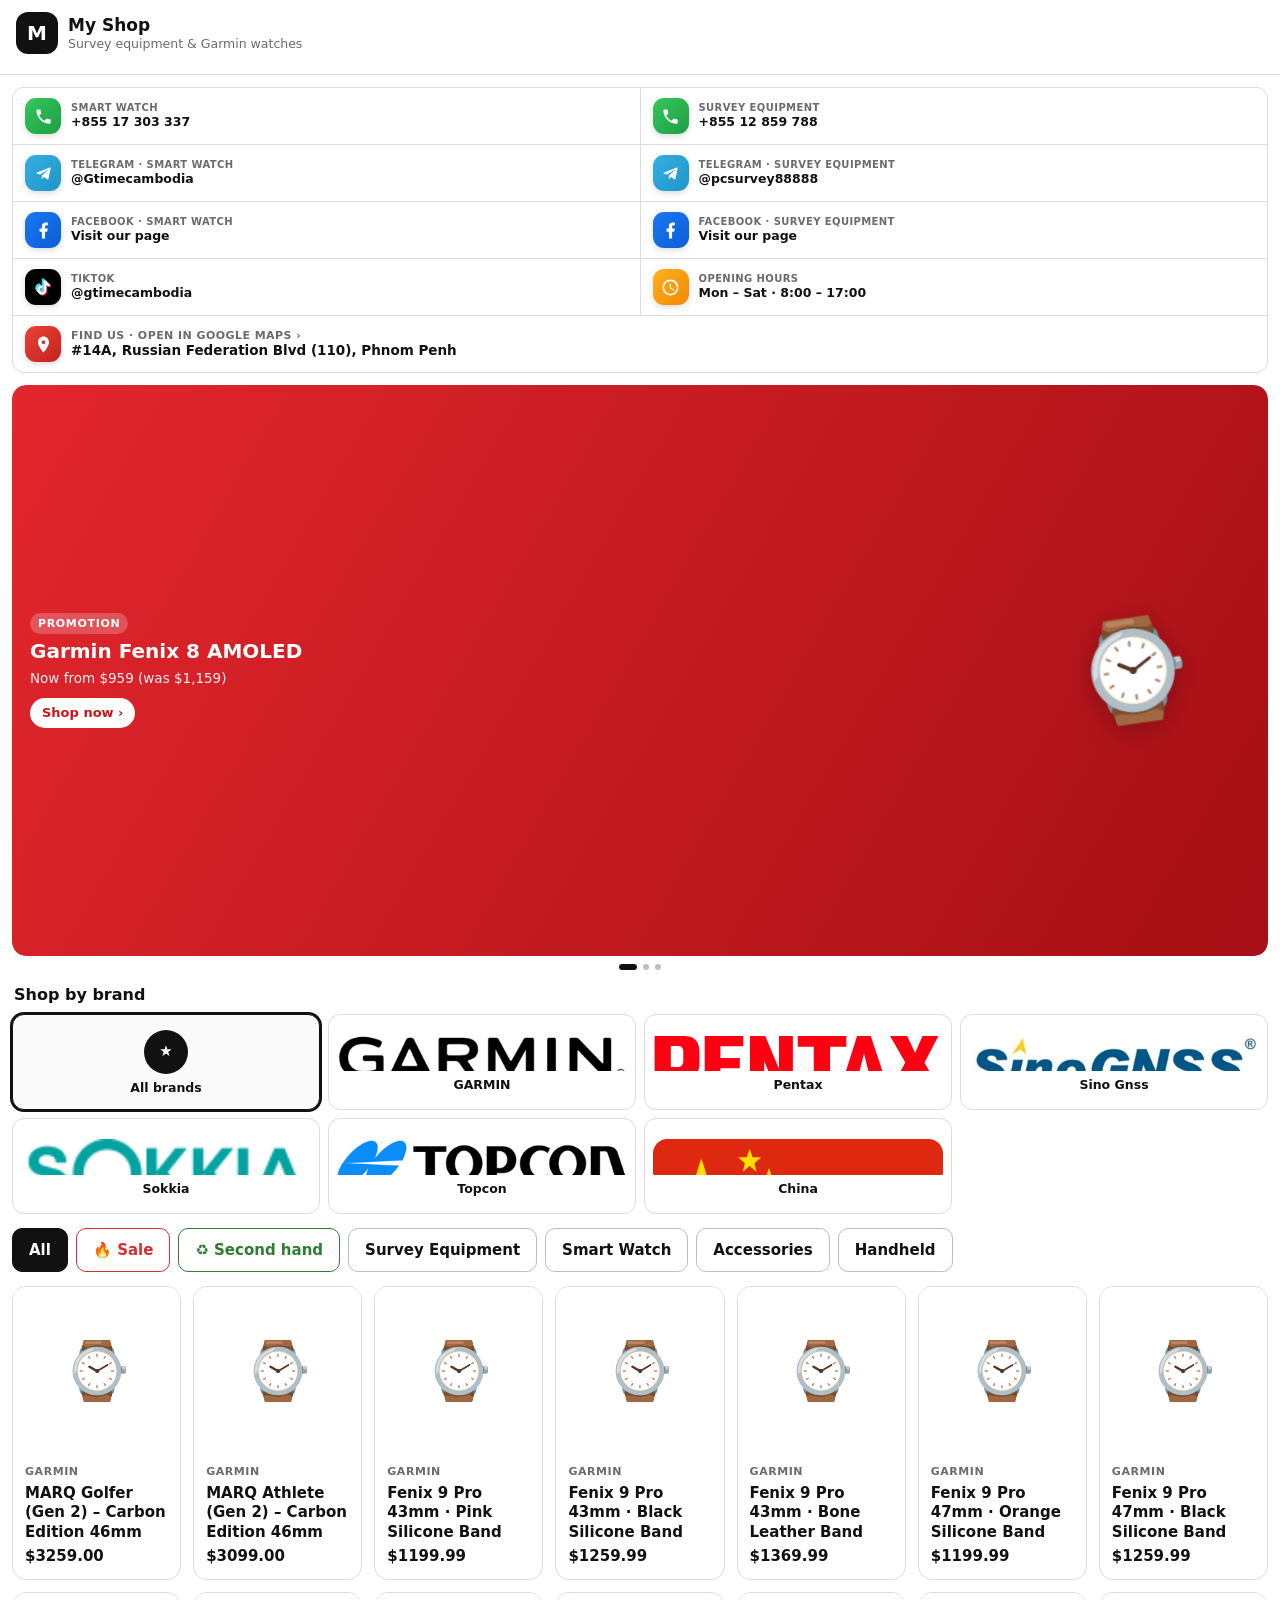
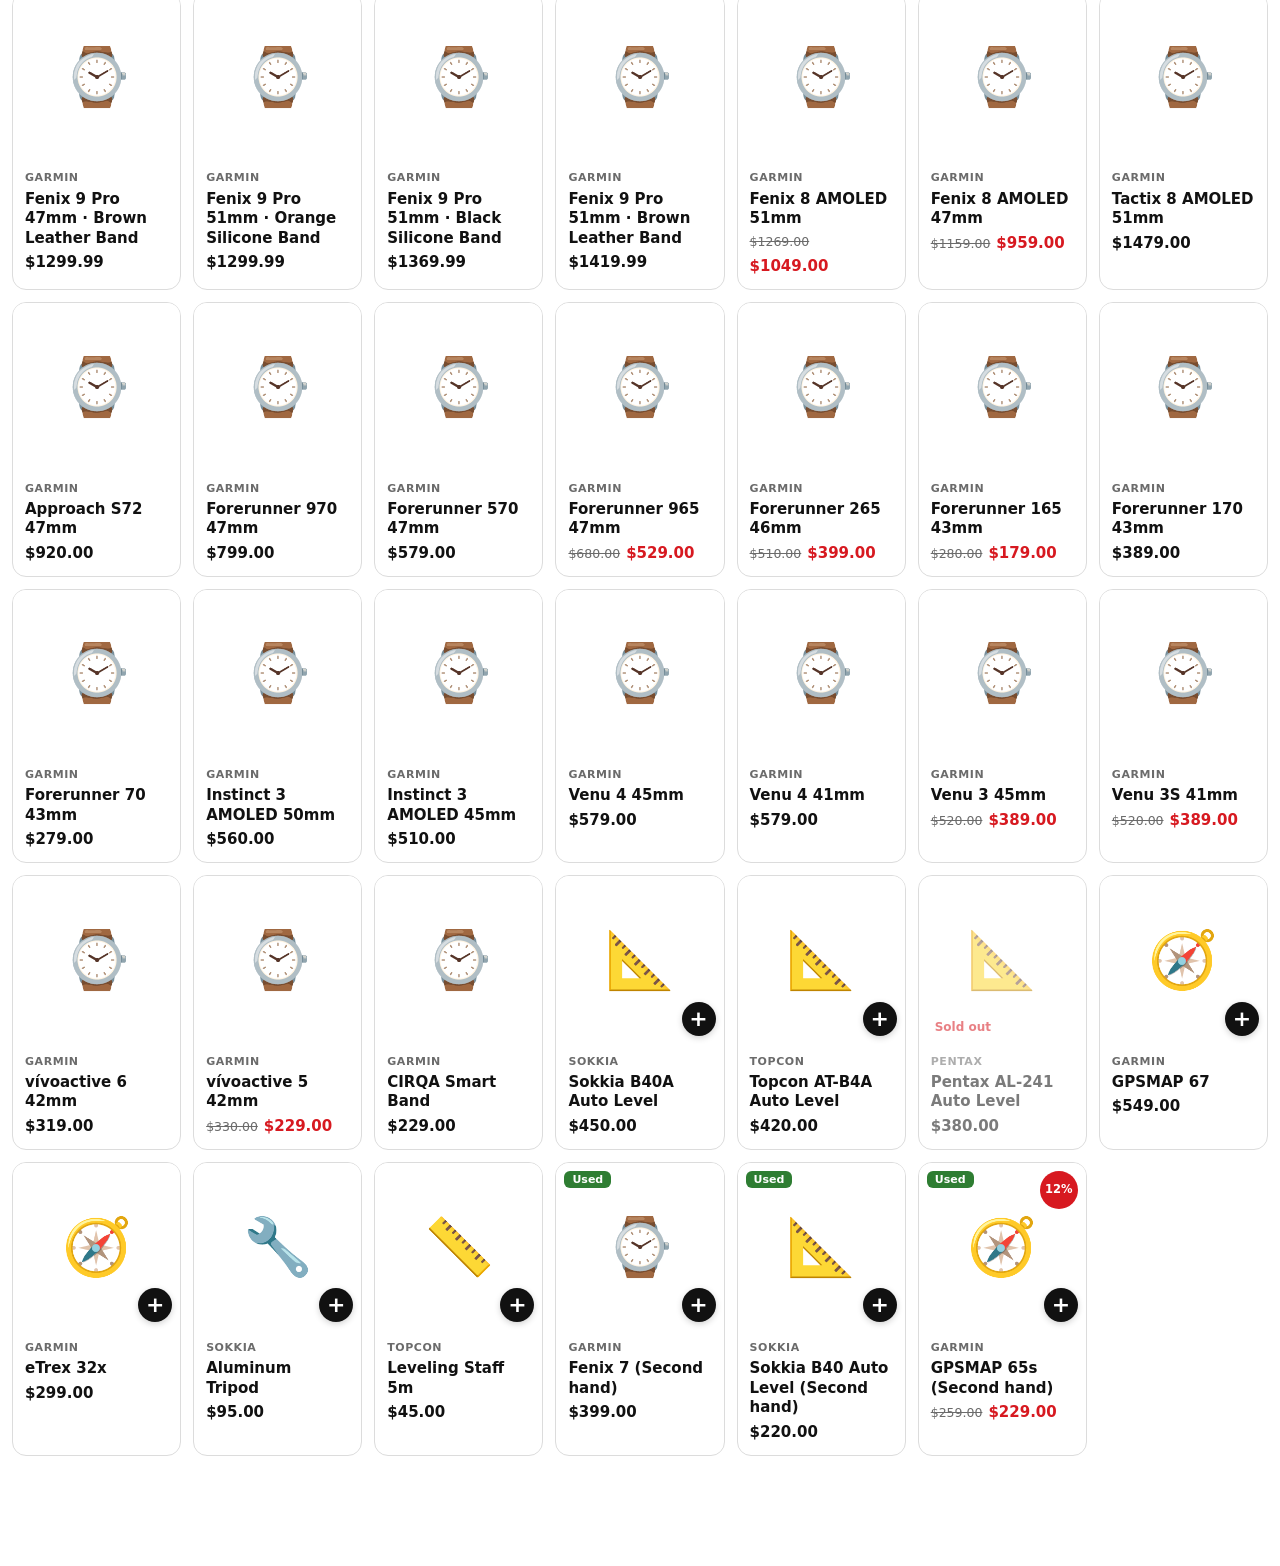
==== commit 9e55520f: "Colored payment and delivery options, red Place Order button Add Phnom Penh / Province delivery choi" ====
--- a/index.html
+++ b/index.html
@@ -11,7 +11,7 @@
 <link rel="stylesheet" href="s4.css?v=6">
 <link rel="stylesheet" href="s5.css?v=7">
 <link rel="stylesheet" href="s6.css?v=9">
-<link rel="stylesheet" href="s7.css?v=17">
+<link rel="stylesheet" href="s7.css?v=18">
 </head>
 <body>
 <header id="top">
@@ -44,6 +44,7 @@
       <div class="locrow"><span>Delivery location</span><button class="pill" id="locBtn" type="button">⊕ Add location</button></div>
       <div class="locset" id="locSet" hidden></div>
     </form>
+    <div class="section"><h3 class="sh">Delivery option</h3><div id="delList"></div></div>
     <div class="section"><h3 class="sh">Payment method</h3><div id="payList"></div></div>
     <div class="section"><h3 class="sh">Payment summary</h3><div id="sums"></div>
       <div class="grandrow"><span>Grand total</span><strong id="grand"></strong></div></div>
@@ -80,13 +81,13 @@
 <script src="a1.js?v=16"></script>
 <script src="a2.js?v=9"></script>
 <script src="a3.js?v=7"></script>
-<script src="a5.js?v=16"></script>
+<script src="a5.js?v=17"></script>
 <script src="a6.js?v=5"></script>
 <script src="a7.js?v=6"></script>
 <script src="a8.js?v=9"></script>
 <script src="a9.js?v=9"></script>
 <script src="a10.js?v=17"></script>
-<script src="c4.js?v=15"></script>
-<script src="a11.js?v=16"></script>
+<script src="c4.js?v=16"></script>
+<script src="a11.js?v=17"></script>
 </body>
 </html>
--- a/s7.css
+++ b/s7.css
@@ -62,3 +62,23 @@
 .btile[aria-pressed="true"] .blogo.haslogo{background:#fff}
 .blogo.haslogo img{object-fit:contain}
 .brandsec{margin:4px 0 14px}
+/* Colored payment and delivery templates */
+.paycard.tpl{position:relative;align-items:center;gap:12px;padding:14px;border:2px solid var(--pc);background:color-mix(in srgb,var(--pc) 7%,#fff);border-radius:14px;min-height:64px;transition:transform .08s}
+.paycard.tpl:active{transform:scale(.98)}
+.paycard.tpl input{position:absolute;opacity:0;pointer-events:none}
+.paycard.tpl .picon{flex:none;width:42px;height:42px;border-radius:12px;display:grid;place-items:center;font-size:22px;background:#fff;box-shadow:0 1px 4px rgba(0,0,0,.12)}
+.paycard.tpl .ptxt{flex:1;min-width:0}
+.paycard.tpl .ptxt strong{display:block;font-size:15.5px;color:var(--pc)}
+.paycard.tpl .ptxt small{color:#555}
+.paycard.tpl .pcheck{flex:none;width:24px;height:24px;border-radius:50%;border:2px solid var(--pc);display:grid;place-items:center;font-size:13px;font-weight:800;color:transparent}
+.paycard.tpl.on{background:linear-gradient(135deg,var(--pc),var(--pc2));border-color:var(--pc);box-shadow:0 4px 14px color-mix(in srgb,var(--pc) 35%,transparent)}
+.paycard.tpl.on .ptxt strong,.paycard.tpl.on .ptxt small{color:#fff}
+.paycard.tpl.on .pcheck{background:#fff;border-color:#fff;color:var(--pc)}
+.pay-transfer{--pc:#1565c0;--pc2:#1e88e5}
+.pay-cod{--pc:#2e7d32;--pc2:#43a047}
+.del-pp{--pc:#6a1b9a;--pc2:#8e24aa}
+.del-prov{--pc:#e65100;--pc2:#fb8c00}
+.paycard.tpl .bank{background:#fff;border-color:#fff;color:#111}
+.paycard.tpl .bank .banknum{color:#444}
+.provsel{flex-basis:100%;min-height:44px;padding:8px 12px;border-radius:10px;border:0;font:inherit;font-size:15px;background:#fff;color:#111}
+.fmain.red{background:#d32f2f!important;color:#fff!important}
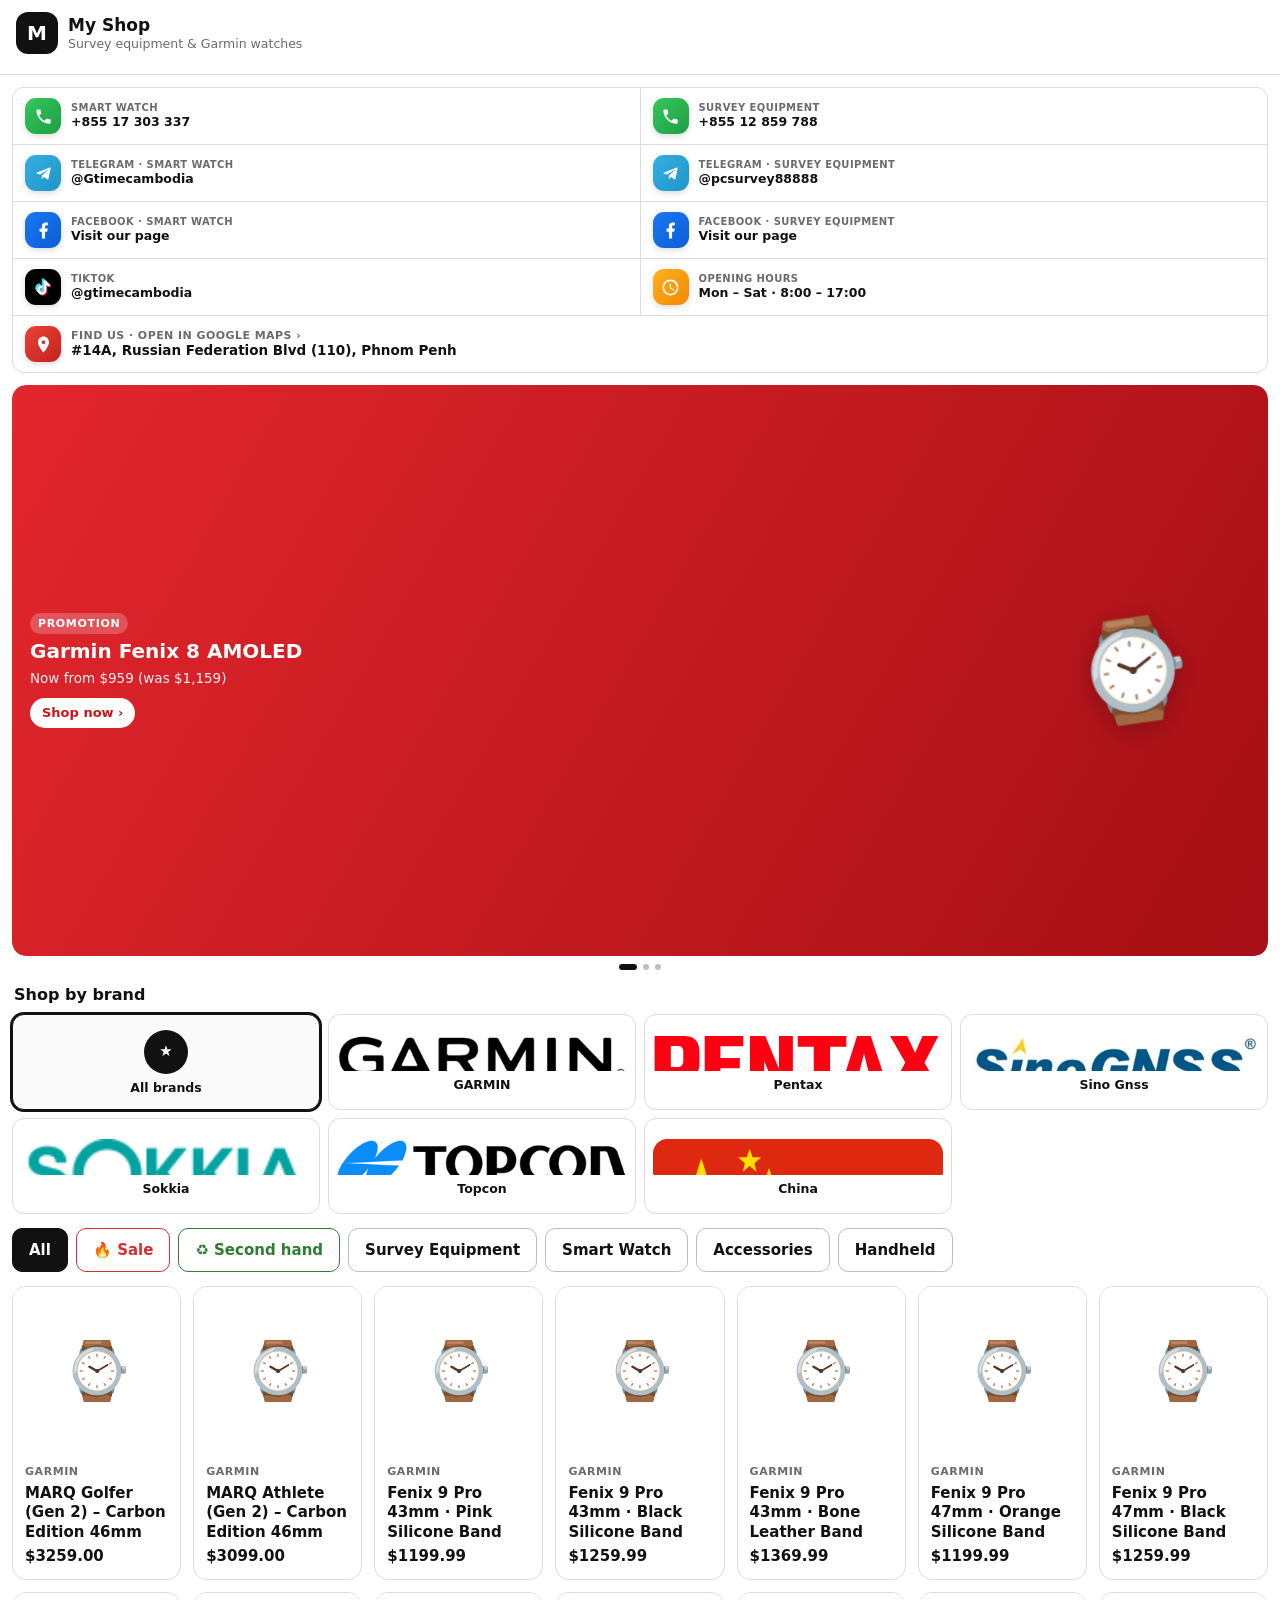
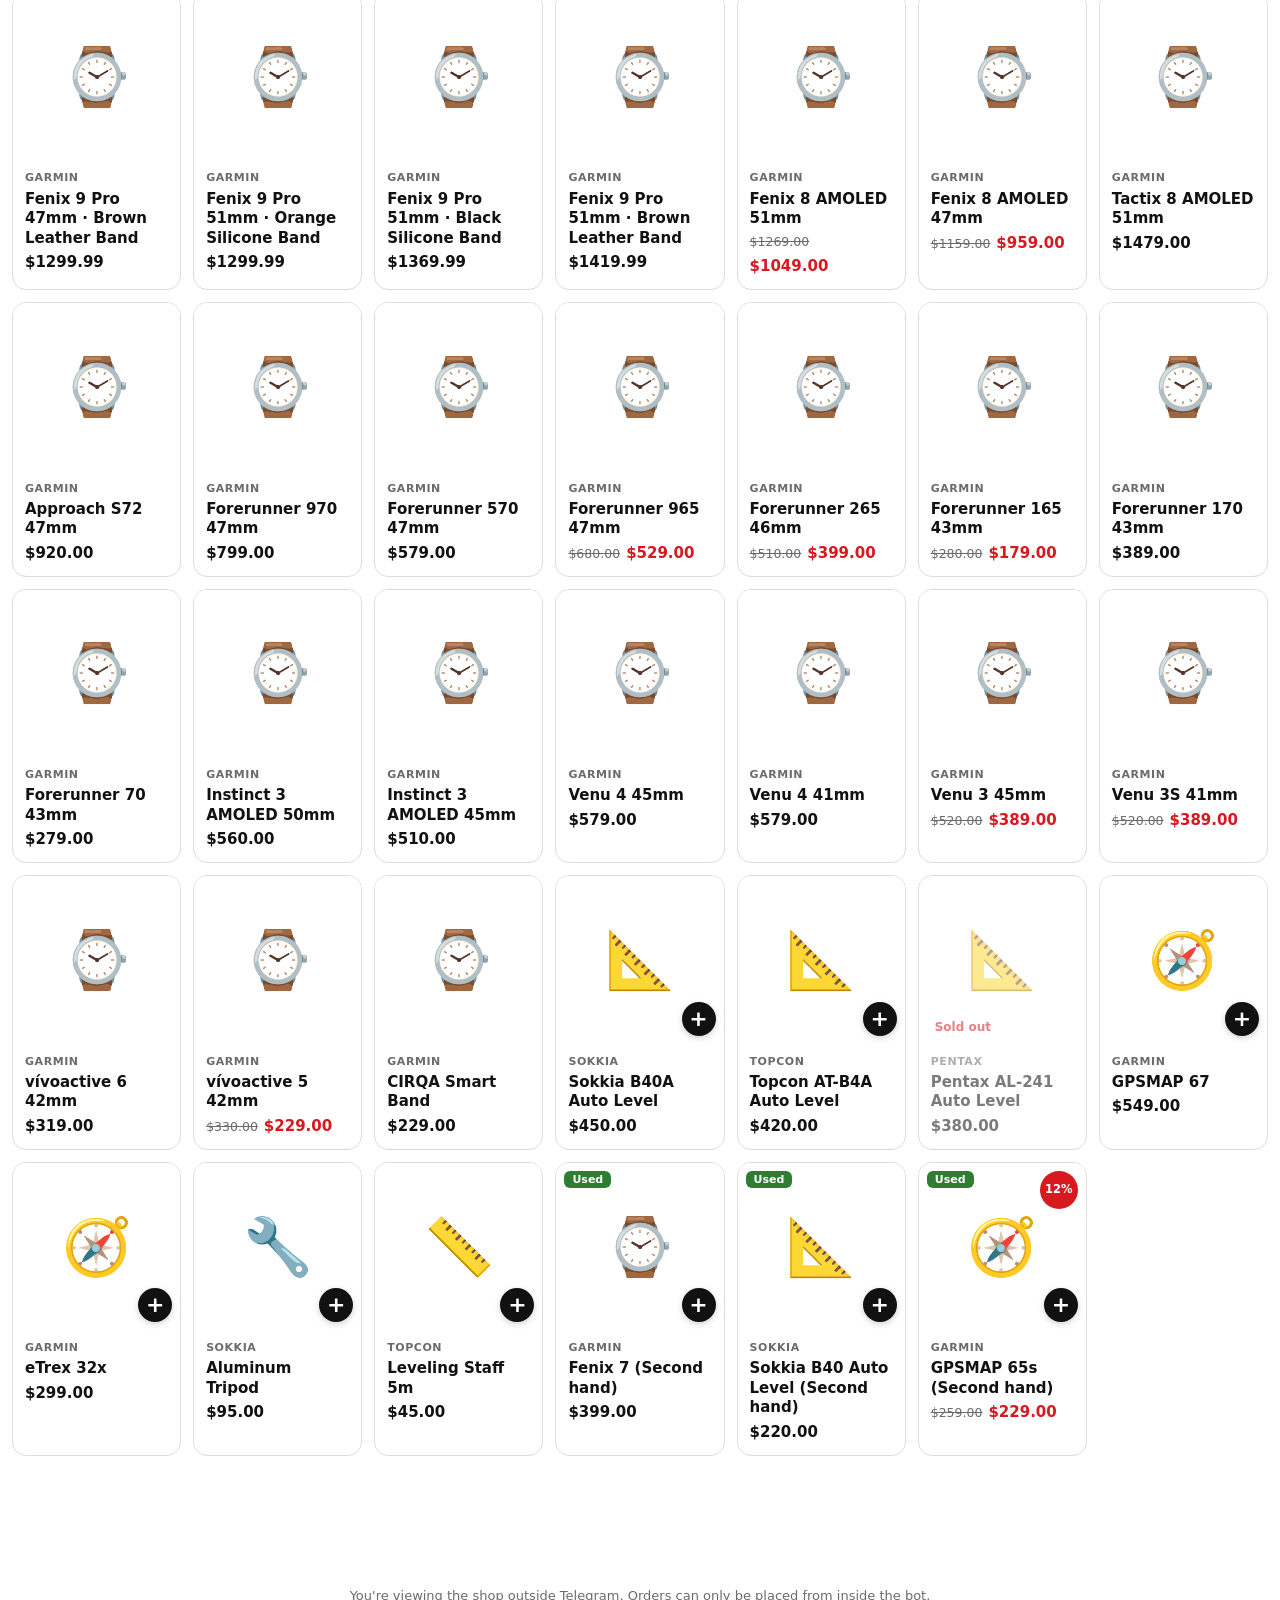
==== commit 2ef9a401: "Tidy delivery label before a province is chosen Co-Authored-By: Claude Opus 5.5 <noreply@anthropic.c" ====
--- a/index.html
+++ b/index.html
@@ -81,7 +81,7 @@
 <script src="a1.js?v=16"></script>
 <script src="a2.js?v=9"></script>
 <script src="a3.js?v=7"></script>
-<script src="a5.js?v=17"></script>
+<script src="a5.js?v=18"></script>
 <script src="a6.js?v=5"></script>
 <script src="a7.js?v=6"></script>
 <script src="a8.js?v=9"></script>
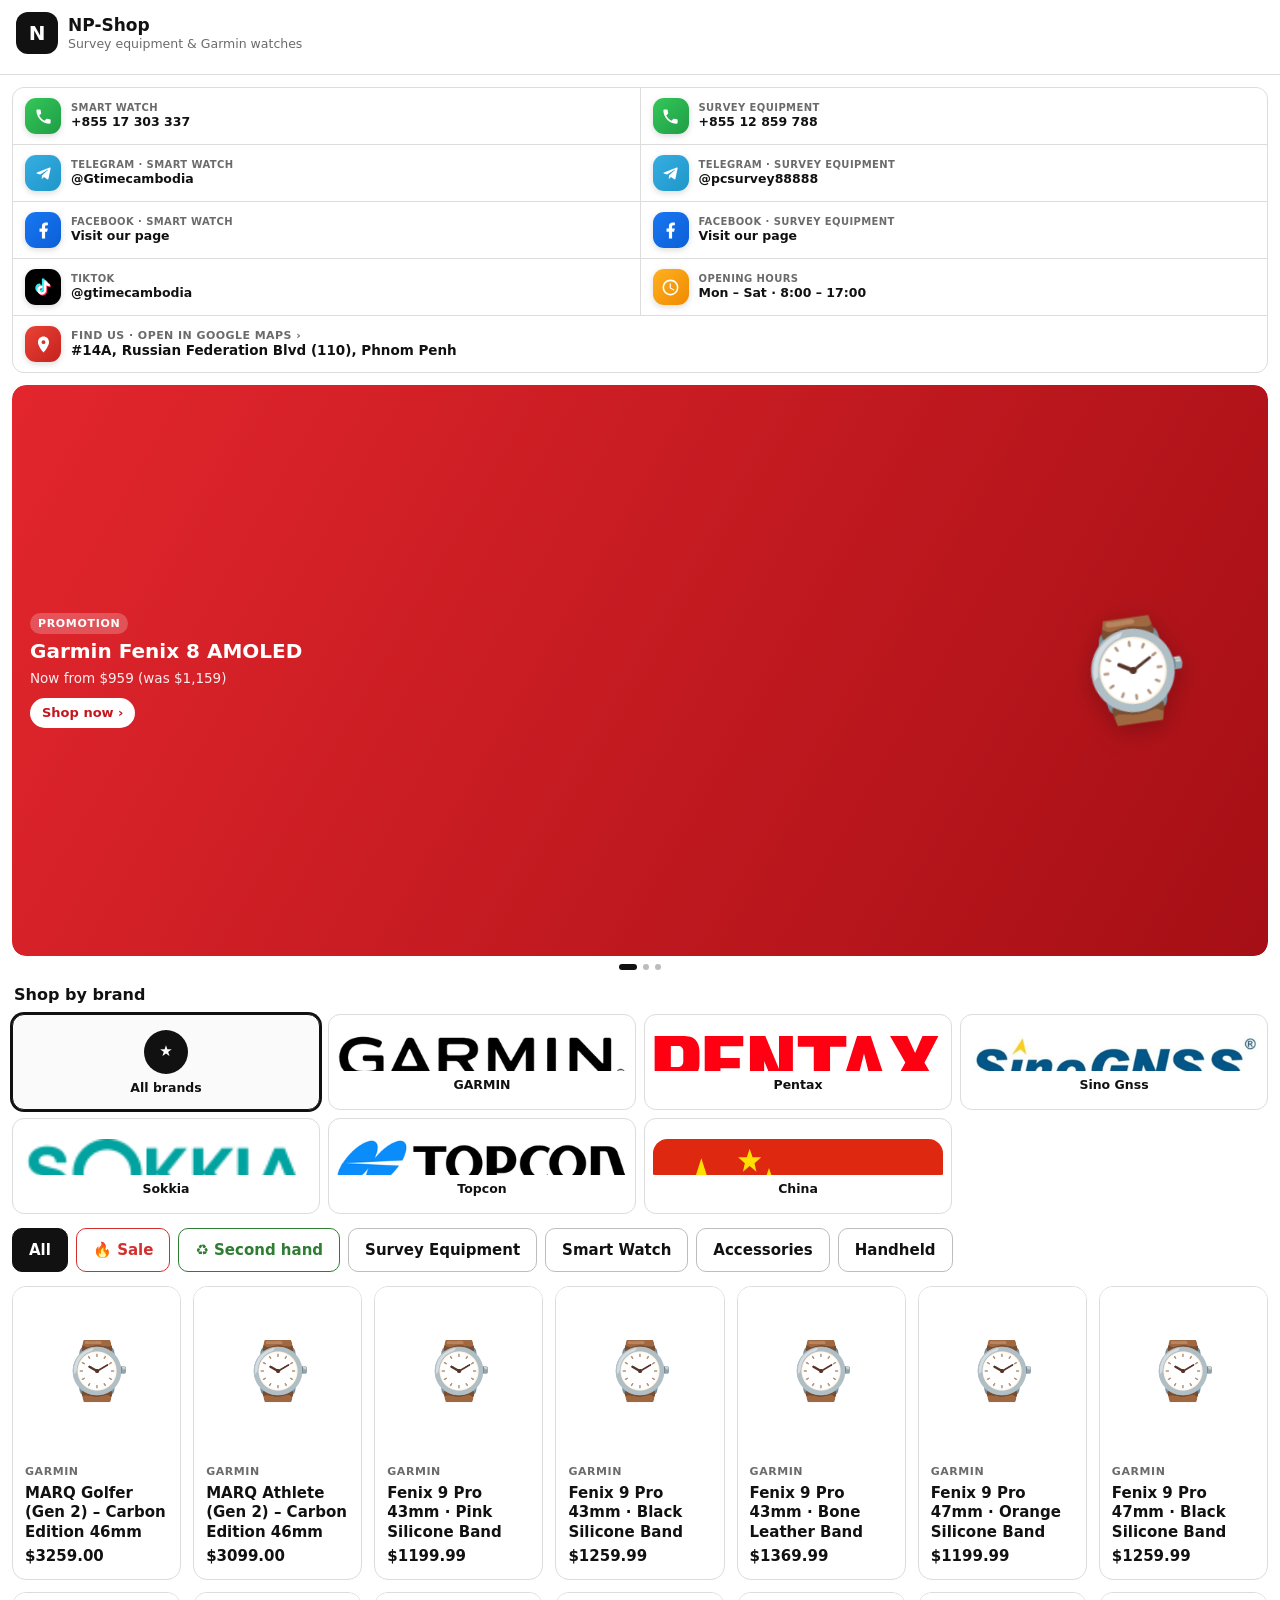
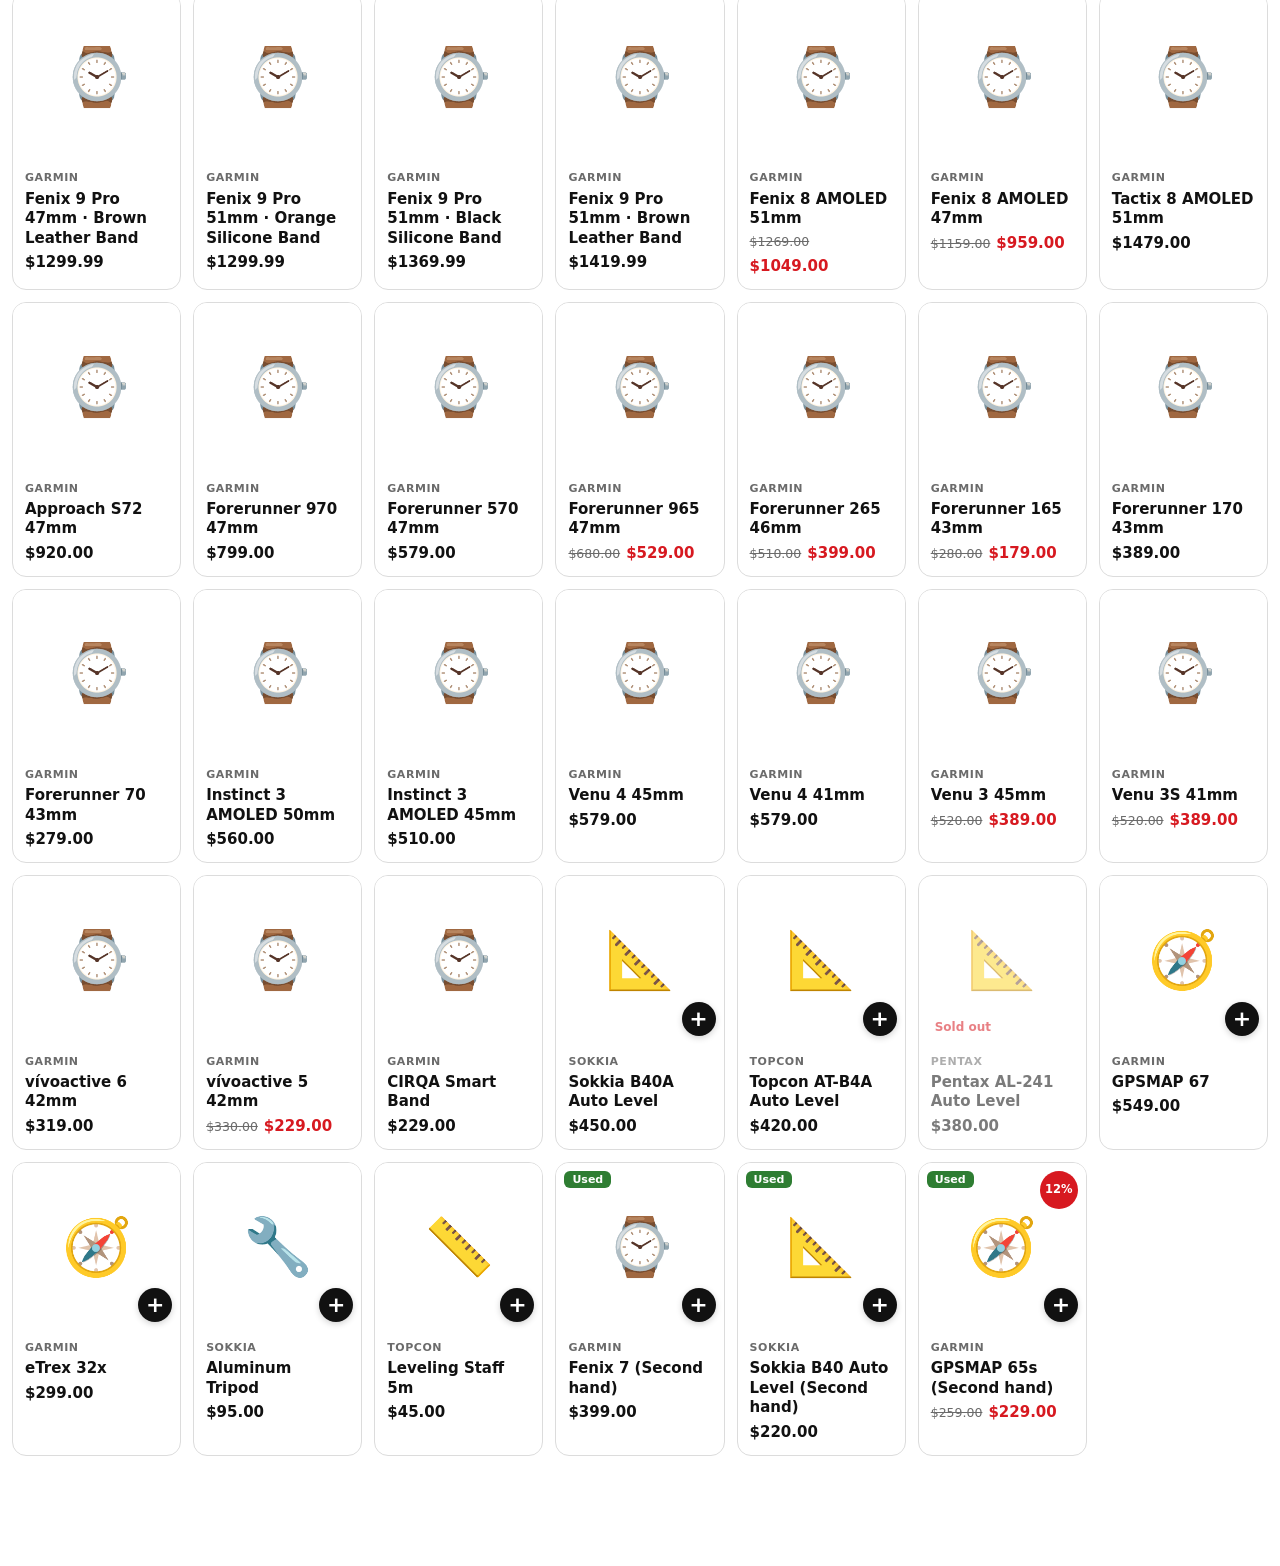
==== commit 3cc694b4: "Rename shop to NP-Shop Co-Authored-By: Claude Opus 5.5 <noreply@anthropic.com> Claude-Session: https" ====
--- a/index.html
+++ b/index.html
@@ -3,7 +3,7 @@
 <head>
 <meta charset="utf-8">
 <meta name="viewport" content="width=device-width,initial-scale=1,viewport-fit=cover">
-<title>Shop</title>
+<title>NP-Shop</title>
 <script src="https://telegram.org/js/telegram-web-app.js"></script>
 <link rel="stylesheet" href="s1.css?v=5">
 <link rel="stylesheet" href="s2.css?v=5">
